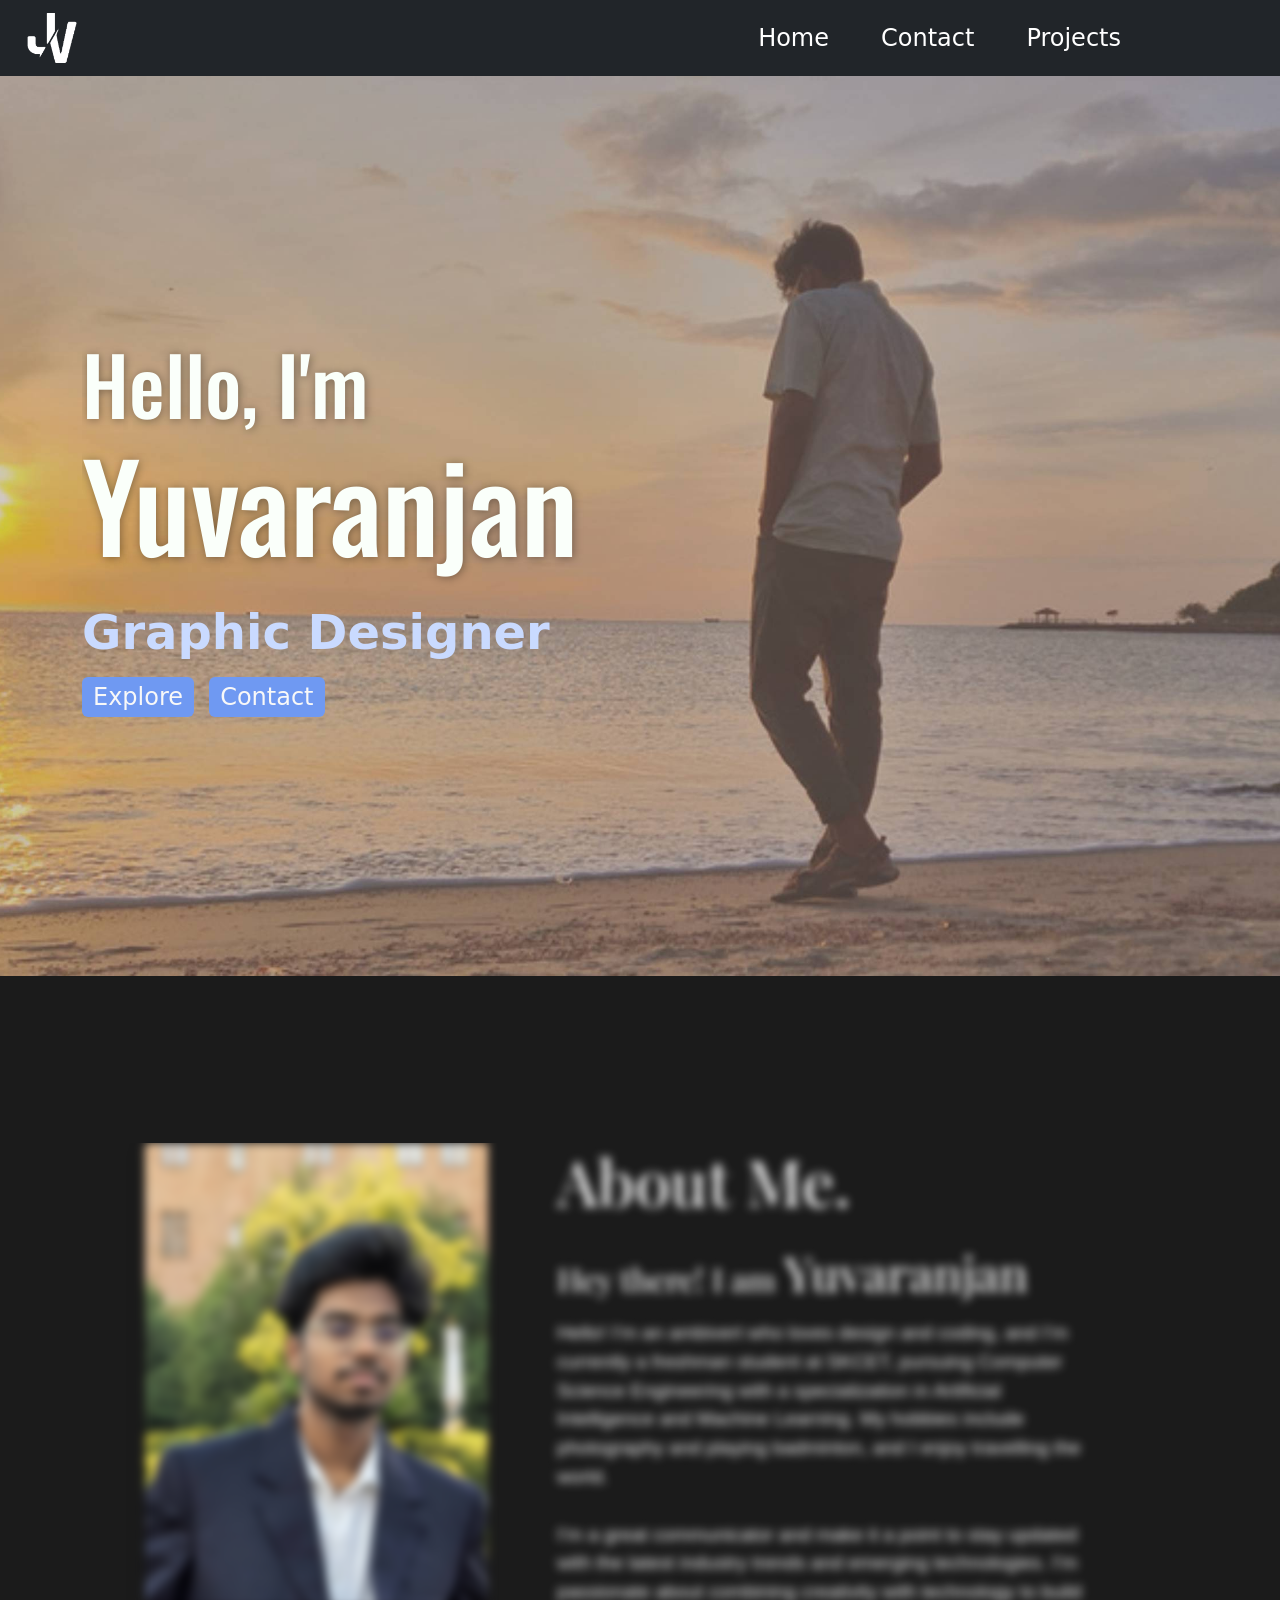
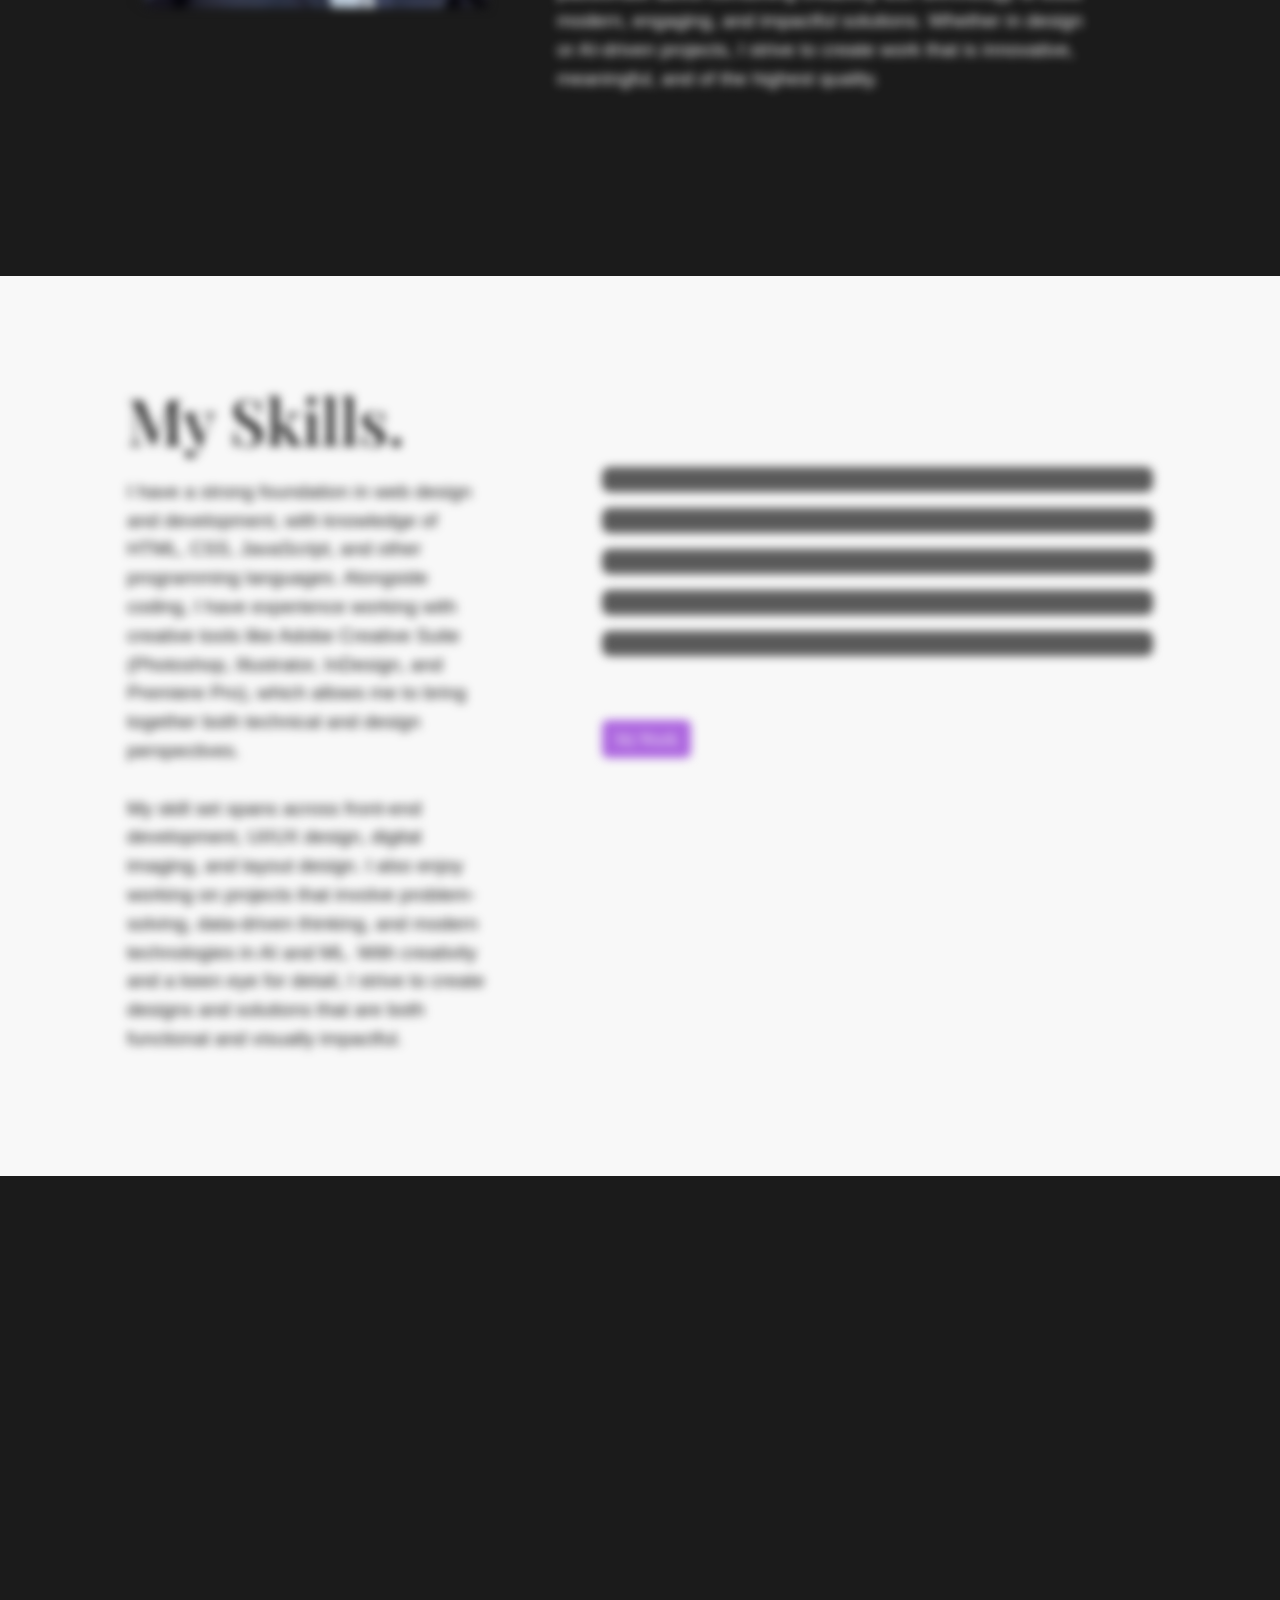
==== index.html @ 168a26cb "Initial commit Initial commit of my portfolio website" ====
<!DOCTYPE html>
<html lang="en">
<head>
  <meta charset="UTF-8">
  <meta name="viewport" content="width=device-width, initial-scale=1.0">

  <title>UV | Home</title>

  <!-- Bootstrap, CSS and JS -->
  <link href="https://cdn.jsdelivr.net/npm/bootstrap@5.2.0/dist/css/bootstrap.min.css" rel="stylesheet">
  <link href="style.css" rel="stylesheet">
  <script src="/games/pacman.js"></script>
<script src="/games/libraries/p5.js"></script>


  <!-- Google Fonts and icon -->
  <link rel="preconnect" href="https://fonts.googleapis.com">
  <link rel="preconnect" href="https://fonts.gstatic.com" crossorigin>
  <link href="https://fonts.googleapis.com/css2?family=Montserrat:ital,wght@0,100;0,200;0,300;0,400;0,500;0,600;0,700;0,800;0,900;1,100;1,200;1,300;1,400;1,500;1,600;1,700;1,800;1,900&display=swap" rel="stylesheet">
  <link rel="stylesheet" href="https://cdnjs.cloudflare.com/ajax/libs/font-awesome/5.15.2/css/all.min.css">

</head>
<body class="homepage">

 <!-- <div id="preloader"></div> Pre Loader -->


<div class="scroll-progress" id="scroll-progress"></div> <!-- Sroll Progress -->

<div class="scrollToTop-btn">  <!-- Sroll to top -->
  <i class="fas fa-angle-up"></i>
</div>

<!-- Nav Bar -->
<nav class="navbar navbar-expand-lg navbar-light bg-dark ">
  <div class="container-fluid">
    <a class=" brand" href="index.html">
      <img src="images/logo.png" alt="Logo" style="width:50px;" >
    </a>
    <div class="menu-btn" id="menu-btn"></div>
    <div class="collapse navbar-collapse  navigation" >
      <ul class="navbar-nav  me-auto mb-2 mb-lg-0 ">
        <li class="nav-item">
          <a class="nav-link" href="index.html">Home</a>
        </li>

        <li class="nav-item">
          <a class="nav-link" href="contact.html">Contact</a>
        </li>
        <li class="nav-item">
          <a class="nav-link" href="games/gamemenu.html">Projects</a>
        </li>
      </ul>
    </div>
  </div>
</nav>
<!-- ------------------ --> 


<!-- SECTION 1 -->
<section class="vertical-center sec1" > 
  <div class="container-md ">
    <div class="textbox textbox1 hidden-left">
      <h1>Hello, I'm <br><span class="uv">Yuvaranjan</span></h1>
      <div class="animated-text">
        <h3>Graphic Designer</h3>
        <h3>AI & ML Engineer</h3>
        <h3>Web Designer</h3>

      </div>
    </div>
    <a href="games\gamemenu.html" class="btn hidden-middle">Explore</a>
    <a href="contact.html" class="btn hidden-middle">Contact</a>

  </div>
</section>
<!-- ------------------ --> 


<!-- SECTION 2 -->
<section class="vertical-center sec2">
  <div class="container-md">
    <div class="row">
      <div class="col-md-5 ">
        <div class="img-box hidden-right"><img src="images/portrait2.jpg" class=" " alt="My Portrait Picture"></div>
      </div>
      <div class="col-md-7 text ">
        <h1 class="hidden-left">About Me.</h1>
        <h3 class="hidden-left">Hey there! I am <span class="uv">Yuvaranjan</span></h3>
        <p class="hidden-left">Hello! I’m an ambivert who loves design and coding, and I’m currently a freshman student at SKCET, pursuing Computer Science Engineering with a specialization in Artificial Intelligence and Machine Learning. My hobbies include photography and playing badminton, and I enjoy travelling the world.
          <br> <br> I’m a great communicator and make it a point to stay updated with the latest industry trends and emerging technologies. I’m passionate about combining creativity with technology to build modern, engaging, and impactful solutions. Whether in design or AI-driven projects, I strive to create work that is innovative, meaningful, and of the highest quality.</p>
      </div>
    </div>
  </div>  
</section>
<!-- ------------------ --> 


<!-- SECTION 3 -->    
<section class="vertical-center sec3">
  <div class="container-md">
    <div class="row">
      <div class="col-md-5 text hidden-left">
        <h1>My Skills.</h1>
        <p>I have a strong foundation in web design and development, with knowledge of HTML, CSS, JavaScript, and other programming languages. Alongside coding, I have experience working with creative tools like Adobe Creative Suite (Photoshop, Illustrator, InDesign, and Premiere Pro), which allows me to bring together both technical and design perspectives.
          <br> <br> My skill set spans across front-end development, UI/UX design, digital imaging, and layout design. I also enjoy working on projects that involve problem-solving, data-driven thinking, and modern technologies in AI and ML. With creativity and a keen eye for detail, I strive to create designs and solutions that are both functional and visually impactful.
        </p>
        
        <div class="img-box"></div>
      </div>
      <div class="col-md-7 progress-box hidden-right">
        <div class="progress my-3">
          <div class="pro-value " id="provalue1">
            <p>Graphic Designing <span class="text-white float-right ">98%</span></p>
          </div>
        </div>
        <div class="progress my-3">
          <div class="pro-value " id="provalue2" >
            <p>Web Designing <span class="text-white ">95%</span></p>
          </div>
        </div>
        <div class="progress my-3">
          <div class="pro-value " id="provalue3">
            <p>UI / UX designing <span class="text-white float-right ">96%</span></p>
          </div>
        </div>
        <div class="progress my-3">
          <div class="pro-value " id="provalue4">
            <p>Photography <span class="text-white float-right ">94%</span></p>
          </div>
        </div>
        <div class="progress my-3">
          <div class="pro-value " id="provalue5">
            <p>Content Writing <span class="text-white float-right">97%</span></p>
          </div>
        </div>
        <a href="games\gamemenu.html" class="btn mt-5">My Work</a>
      </div>
    </div>
  </div>  
</section>

<!-- ------------------ -->

<!-- SECTION 4 -->    
<section class="vertical-center sec4">
  <div class="container-md pacman hidden-middle" id="pacman">
    <h1 >Lets Play a Game</h1>
    <div class="row ">
      <div class="canvadiv" id="canvadiv" ></div>
    </div> 
    <div class="row pt-5 canva-input ">
      <div class="col-sm "> <div class="pacmancolor" id="pacmancolor"> </div> <h4>select PacMan color</h4></div>
      <div class="col-sm "> <div class="bgcolor" id="bgcolor"></div> <h4>select Background color</h4> </div>
      <div class="col-sm "> <div class="slider py-1" id="slider"></div> <h4>Set PacMan Speed</h4></div>
    </div>
    <div class="row">
      <a href="/games/gamemenu.html" class="btn mt-5">More games like this</a>
    </div>      

  </div>
</section>

<!-- ------------------ -->


 
<!---->
<script src="script.js"> </script>

<script>

</script>



</body>
</html>
---- style.css ----
@import url('https://fonts.googleapis.com/css2?family=Oswald:wght@200;300;400;500;600;700&family=Playfair+Display:ital,wght@0,400;0,500;0,600;0,700;0,800;0,900;1,400;1,500;1,600;1,700;1,800;1,900&family=Titillium+Web:ital,wght@0,300;0,400;0,600;0,700;0,900;1,300;1,400&display=swap');



/* - - - - WEBSITE - - - - */

:root {
    --white: #ffffff;
    --black: #000000;
    --dark: #1b1b1b;
    --light: #f8f8f8;
    --darkgrey: #5b5b5b;
    --mildgrey: #dbdbdb;
    --green: #84cc81;
    --darkgreen: #398c48;
    --lightgreen: #e3ffe8;
    --purple: #ad67df;
    --lightpurple: #be7eec;
    --blue: #3a6cf4;
    --navblue: #222825;
    --new: #c9daff;
    --new2: #6f99f2;



    --textlight: var(--light);
    --textdark: var(--dark);
    --bgdark: var(--dark);
    --bglight: var(--light);
    --secondary: var(--darkgreen);
    --tertiary: var(--purple);



    
  }



.vertical-center {
    min-height: 100vh;
    display: flex;
    align-items: center;
  }



#preloader {
    background: #ffffff url(images/preloader.gif) no-repeat center center;
    background-size: 50%;
    height: 100vh;
    width: 100%;
    position: fixed;
    z-index: 10000;
}

.scroll-progress {
    width: 0%;
    background-color: var(--tertiary);
    height: 7px;
    position: fixed;
    top: 0;
    left: 0;
    z-index: 99;
}

div {
    overflow: hidden;

}


/* NAVBAR */
.navbar-nav {
    padding: 0 20px;
}

.navbar {
    background-color: var(--navblue);
    color: var(--textlight);
}



nav{
    z-index: 999;
    position: fixed;
    top: 0;
    left: 0;
    width: 100%;
    padding: 15px 200px;
    display: flex;
    justify-content: space-between;
    align-items: center;
    transition: 0.5s ease;
  }

nav .brand {
    padding: 5px 5px;
    margin-left: 10px;
}

nav .navigation {
    position: absolute;
    right: 10%;
}

nav .navigation .navbar-nav{
    position: relative;

  }
  
nav .navigation a{
    color: rgb(255, 255, 255);
    font-size: 1.5em;
    font-weight: 500;
    text-decoration: none;
    margin-left: 30px;
    border: solid rgba(0, 0 ,0 , 0);
    transition: 0.3s ;
  }
  
nav .navigation a:hover{
    color: aliceblue;
    background-color: var(--new2);
    transform: scale(125%);
  }



@media (max-width: 1040px){

    nav .navigation .navbar-nav {
        margin: 0 auto;
        text-align: center;
    }
  
    nav .navigation{
      display: none;

    }
  
    nav .navigation.active{
      z-index: 888;
      position: fixed;
      background: var(--bgdark);
      top: 0;
      right: 0;
      width: 100vw;
      height: 100%;
      display: flex;
      justify-content: center;
      align-items: center;
      flex-direction: column;
      box-shadow: 0 5px 25px rgba(1 1 1 / 15%);
      transition: 0.3s ease;
    }
  
    nav .navigation a{
      color: var(--textlight);
      font-size: 2em;
      margin: 10px;
      padding: 0 20px;
      border-radius: 20px;
    }
  
    nav .navigation a:hover{
      background: var(--blue);
      color: #fff;
      transition: 0.3s ease;
    }
  
    .menu-btn{
      position: absolute;
      background: url(images/menu.png)no-repeat;
      background-size: 30px;
      background-position: center;
      width: 40px;
      height: 40px;
      right: 0;
      margin: 0 20px;
      cursor: pointer;
      transition: 0.3s ease;
    }
  
    .menu-btn.active{
      z-index: 999;
      background: url(images/close.png)no-repeat;
      background-size: 25px;
      background-position: center;
      transition: 0.3s ease;
    }
}





/* - - - - scroll to top - - - - */
.scrollToTop-btn{
    z-index: 999;
    position: fixed;
    background: var(--tertiary);
    color: #fff;
    width: 45px;
    height: 45px;
    right: 0;
    bottom: 10px;
    font-size: 22px;
    text-align: center;
    line-height: 45px;
    border-radius: 3px;
    cursor: pointer;
    pointer-events: none;
    opacity: 0;
    transition: all 0.3s ease;
  }
  
  .scrollToTop-btn.active{
    right: 20px;
    opacity: 1;
    pointer-events: auto;
  }

/* - - - - REVEAL ANIMATION - - - - */

.hidden-right {
    opacity: 0;
    filter: blur(5px);
    transform: translateX(100%);
    transition: all 0.8s;
  }

  .show-right {
    opacity: 1 ;
    filter: blur(0);
    transform: translateX(0);
  }

  .hidden-left {
    opacity: 0;
    filter: blur(5px);
    transform: translateX(-100%);
    transition: all 0.8s;
  }

  .show-left {
    opacity: 1 ;
    filter: blur(0);
    transform: translateX(0);
  }

  .hidden-middle {
    opacity: 0;
    filter: blur(5px);
    scale: 0;
    transition: all 0.8s;
  }

  .show-middle {
    opacity: 1 ;
    filter: blur(0);
    scale: 100%;
  }




/* - - - - HOME - - - - */


/*Section 1 */

.homepage .sec1 {
    height: 100vh;
    width: auto;
    background: url(images/home_bg1.jpg) center center no-repeat;
    background-size: cover;

}

.homepage .sec1 h1{
    font-size: 5em;
    color: rgb(250, 255, 250);
    text-shadow: 1px 1px 10px #0000005f;
    font-family: 'oswald', serif;

}

.uv {
    font-size: 1.5em;
}

.animated-text{
    height: 70px;
    margin: 2% 0 0 0;
    overflow: hidden;
    position: relative;
}

.animated-text h3 {
    font-size: 3em;
    color: var(--new);
    line-height: 70px;
    font-weight: 700;
}

.homepage .sec1 .btn {
    font-size: 1.5em;
    padding: 1px 10px;
    margin-right: 10px;
    margin-top: 10px;
    color: var(--textlight);
    background-color: var(--new2);
}

.animated-text h3:nth-child(1){
animation: text-move 10s infinite;
}

@keyframes text-move{
0%{
    margin-top: 0;
}
25%{
    margin-top: -80px;
}
50%{
    margin-top: -160px;
}
75%{
    margin-top: -80px;
}
100%{
    margin-top: 0;
}
}

/*Section 2 */

.homepage .sec2 {
    padding-top: 7%;
    padding-bottom: 7%;
    font-family: 'Playfair Display', serif;
    color: var(--textlight);
    background-color: var(--bgdark);
}

.homepage .sec2 h1{
    font-size: 4em;
    padding-bottom: 3%;
}
.homepage .sec2 .img-box{
    width: 80%;
    height: auto;
    margin: 0 auto;
}

.homepage .sec2 img {
    width: 100%;
    border-radius: 5px;
    margin-left: 5%; 
    box-shadow: 5px 5px 19px 0px rgba(0,0,0,0.35);
}

.homepage .sec2 .text{
    padding-right: 10%;
}

.homepage .sec2 h3{
    font-size: 2em;
    padding-bottom: 10px;
}

.homepage .sec2 p{
    font-size: 1.2em;
    font-family: Arial, Helvetica, sans-serif;
    text-align: left;
}







/*Section 3 */

.homepage .sec3 {
    padding-top: 5%;
    padding-bottom: 5%;
    font-family: 'Playfair Display', serif;
    background-color: var(--bglight);
    color: var(--textdark);
}

.homepage .sec3 h1{
    font-size: 4em;
    padding-bottom: 3%;
}

.homepage .sec3 .text{
    padding-right: 5%;
    padding-left: 5%;

}

.homepage .sec3 p{
    font-size: 1.2em;
    font-family: Arial, Helvetica, sans-serif;
    text-align: left;
}
.progress-box {
    padding: 6% 5% 10% 5%;
}
.progress {
    background-color: var(--darkgrey);
    justify-content: flex-start;
    border-radius: 8px;   ;
    align-items: center;
    position: relative; 
    display: flex;
    height: 25px;
    width: 100%;
    box-shadow: inset -1px 0px 10px 0px rgba(0,0,0,0.1);
}

.homepage .sec3 span {
    float: right;
}

.pro-value {
    border-radius: 8px;
    height: 25px;
    width: 0;
}

.pro-value1 {
    background-color: var(--tertiary);
    animation: load1 3s normal forwards;
}
.pro-value2 {
    background-color: var(--tertiary);
    animation: load2 3s normal forwards;
}
.pro-value3 {
    background-color: var(--tertiary);
    animation: load3 3s normal forwards;
}
.pro-value4 {
    background-color: var(--tertiary);
    animation: load4 3s normal forwards;
}
.pro-value5 {
    background-color: var(--tertiary);
    animation: load5 3s normal forwards;
}

.progress p{
    color: white;
    padding: 4px 4px 4px 10px;
}

.homepage .sec3 .btn {
    background-color: var(--tertiary);
    color: var(--light);
}

@keyframes load1 {
    0% {
        width: 0;
    }
    100% {
        width: 95%;
    }
}

@keyframes load2 {
    0% {
        width: 0;
    }
    100% {
        width: 90%;
    }
}
@keyframes load3 {
    0% {
        width: 0;
    }
    100% {
        width: 80%;
    }
}
@keyframes load4 {
    0% {
        width: 0;
    }
    100% {
        width: 85%;
    }
}
@keyframes load5 {
    0% {
        width: 0;
    }
    100% {
        width: 92%;
    }
}

/*Section 4 */

.pacman {
    padding-left: 5%;
    padding-right: 5%;
}

.homepage .sec4{
    background-color: var(--bgdark);
    padding: 5% 0;
    color: var(--textlight);
}


.homepage .sec4 .canvadiv {
    background-color: var(--bgdark);
    width: min-content;
    position: relative;
    margin: 0 auto;
    border: 5px solid var(--tertiary);
}
.homepage .sec4 .canva-input {
    background-color: var(--bgdark);
    width: 600px;
    position: relative;
    margin: 0 auto;
}

.homepage .sec4 h1{
    font-family: 'Playfair Display', serif;
    font-size: 4em;
    padding: 0 0 8% 0;
}

.homepage .sec4 h4{
    font-size: 1.5em;
    color: rgb(225, 225, 225);
    padding: 2% 0;
}

.pacman .btn {
    width: fit-content;
    margin: 0 auto ;
    background-color: var(--tertiary);
    font-size: 1.2em;
}


/*Media Screen */
@media (max-width: 1040px){
    .homepage .sec1 h1{
        font-size: 3em;
    }
    .animated-text h3 {
        font-size: 2.5em;
    } 

    .homepage .sec2 .img-box{
        width: 90%;
        margin: 0 auto;
    }
    .homepage .sec2 img {
        margin: 0 0 ;
    }

    .homepage .sec2 {
        padding-top: 15%;
        padding-bottom: 15%;
    }
    .homepage .sec2 .text, .homepage .sec3 .text{
        padding: 10% 10% 10% 10%;
    }
    .homepage .sec2 h1 ,.homepage  .sec3 h1 {
        font-size: 3em;
    }
    .homepage .sec2 h3{
        font-size: 1.5em;
    }
    .homepage .sec2 p, .homepage .sec3 p{
        font-size: 1em;
    }
}

/* - - - - WORK - - - - */


.sec .container-fluid {
    padding: 0 22%;
}

.workpage .sec1 , .workpage .sec3 {
    background-color: var(--bglight);
    color: var(--primary);
    padding-bottom: 5%;
}

.workpage .sec2 , .workpage .sec4 {
    background-color: var(--bgdark);
    color: var(--textlight);
    padding-bottom: 5%;
}

.workpage h1{
    font-family: 'Playfair Display', serif;
    font-size: 4em;
    margin: 0% 8% 3% 8%;
    padding-top: 5%;
}

.workpage .img-box {
    height: 100%;
    width: 100%;
    overflow: hidden;
}

.workpage img {
    width: 100%;
    height: 100%;
    transition: 0.7s;
}

.workpage div {
    overflow: hidden;
} 




/* - - - - IMAGE SLIDER - - - - */

.workpage .row {
    width: auto;
}

.img-slider{
    position: relative;
    width: 100%;
    height: 100%;

  }
  
  .img-slider .slide{
    z-index: 1;
    position: absolute;
    width: 100%;
    height: 100%;
    opacity: 0;

  }
  
  .img-slider .slide.active{
    opacity: 1;
    transition: 2s ease;
  }
  

  .img-slider .slide .info{
    position: absolute;
    top: 0;
    padding: 15px 30px;
  }
  
  .img-slider .slide .info h2{
    color: #fff;
    font-size: 45px;
    text-transform: uppercase;
    font-weight: 800;
    letter-spacing: 2px;
  }
  
  .img-slider .slide .info p{
    color: #fff;
    background: rgba(0, 0, 0, 0.1);
    font-size: 16px;
    width: 60%;
    padding: 10px;
    border-radius: 4px;
  }
  
  .img-slider .navigation{
    z-index: 2;
    position: absolute;
    display: flex;
    bottom: 0px;
    left: 50%;
    transform: translateX(-50%);
  }
  
  .img-slider .navigation .btn{
    background: #f87af6;
    width: 10px;
    height: 10px;
    padding: 5px;
    margin: 10px;
    border-radius: 20%;
    cursor: pointer;
  }
  
  .img-slider .navigation .btn.active{
    background: #26eced;
    box-shadow: 0 0 2px rgba(0, 0, 0, 0.5);
  }




  @media (max-width: 768px){

    .sec .container-fluid {
        padding: 0% 5%;
    }

    .workpage h1{
        font-size: 3em;
        margin: 13% 5% 3% 5%;
    }
    .workpage img {
        padding-top: 15px;
    }

    .img-slider{
        height: 500px;
    
      }

    
}
  

/* - - - - CONTACT - - - - */

form {
    background-color: white;
    padding: 15% 10% 16% 10%;
    height: 100%;
    box-shadow: 0 0 20px 0 rgba(0,0,0,0.4);


}

.forms{
    padding-top: 10%;
    font-size: 18pt;
    font-family: 'Playfair Display', serif;
}

.contactpage .btn {
    background-color: var(--tertiary);
    color: var(--textlight);
    font-size: 1em;
}




.info-group {
    padding-left: 20%;
    padding-right: 20%;
    margin: 10% auto;
    font-family: 'Playfair Display', serif;
    color: var(--textdark);
}

.info-group p {
    font-family: Arial, Helvetica, sans-serif;
    font-size: 1.1em;
}

.info {
    padding: 3% 0% 3% 0%;
    word-wrap: break-word;
}

.info-group span {
    color: var(--tertiary);
}




/* - - - - BLOG - - - - */

.blogpage .blog-container {
    padding: 0% 10%;
}

.blogpage h1 {
    font-family: 'Playfair Display', serif;
    font-size: 4em;
    text-align: left;
    margin: 5% 8% 3% 8%;
}


.img img {
    width: 100%;
    height: auto;
    border-radius: 10px 10px 0px 0px;
    transition: 0.3s;
}




.img :hover {
    transform: scale(112%);
    box-shadow: 0 0 20px 0 rgba(0,0,0,0.4);
    border-radius: 10px 10px 10px 10px;
    cursor: pointer;


}


.blog-text {
    background-color: #353c42;
    color: rgb(253, 253, 253);
    text-align: center;
    border-radius: 0px 0px 10px 10px;
    padding-bottom: 2%;
}



@media (max-width: 768px){
    .blogpage .container-fluid {
        padding: 0% 0%;
    }
    .blogpage .col-md {
        padding: 0% 0%;
    
    }
}

/* - - - - G A M E - M E N U- - - - */

.gamemenu {
    background-color: var(--bgdark);
}

.gamemenu .menu {
    width: 50vw;
    text-align: center;
    margin: 5% auto 0 auto;
    padding: 0% 5% 3% 5%;
    box-sizing: border-box;
}

.gamemenu h1 {
    font-size: 40pt;
    color: var(--textlight);
    margin-bottom: 10%;
    background-color: var(--secondary);
    border-radius: 25px;
}

.gamemenu p.text   {
    font-size: 20pt;
    color: #f9f6f2;
    background-color: var(--purple);
    padding: 10px 10px;
    width: fit-content;
    margin: 0 auto 5% auto;
    border-radius: 10px;
}
.gamemenu .menu a {
    display: inline-block;
    text-decoration: none;
    font-size: 20pt;
    color: #f9f6f2;
    background-color: var(--purple);
    padding: 5px 10px;
    border-radius: 10px;
}

.gamemenu .menu a:hover {
    color: #f9f6f2;
    background-color: var(--lightpurple);
}


/* - - - - 2048 - GAME - - - - */

.numbergame  {
    font-family: Arial, Helvetica, sans-serif;
    background-color: #faf8ef;
    margin: 0 0;
    overflow: hidden;
}

.numbergame .text {
    text-align: center;
    margin: 2% 5%;
}

.numbergame h1 {
    font-size: 40pt;
    color: #776e65;
    margin: 0 0 ;
}

.numbergame p {
    font-size: 20pt;
    color: #f9f6f2;
    background-color: #bbada0;
    margin: 0% auto;
    padding: 10px 2px;
    border-radius: 10px;
}

.numbergame span {
    color: white;
}

.numbergame .buttons a {
    text-decoration: none;
    font-size: 20pt;
    font-weight: 500;
    color: #f9f6f2;
    background-color: #8f7a66;
    margin: 5% auto;
    padding: 10px 10%;
    border-radius: 10px;
    display: inline;
}

.numbergame .main {
    position: absolute;
    top: 50%;
    left: 50%;
    transform: translate(-50%, -51%);
}
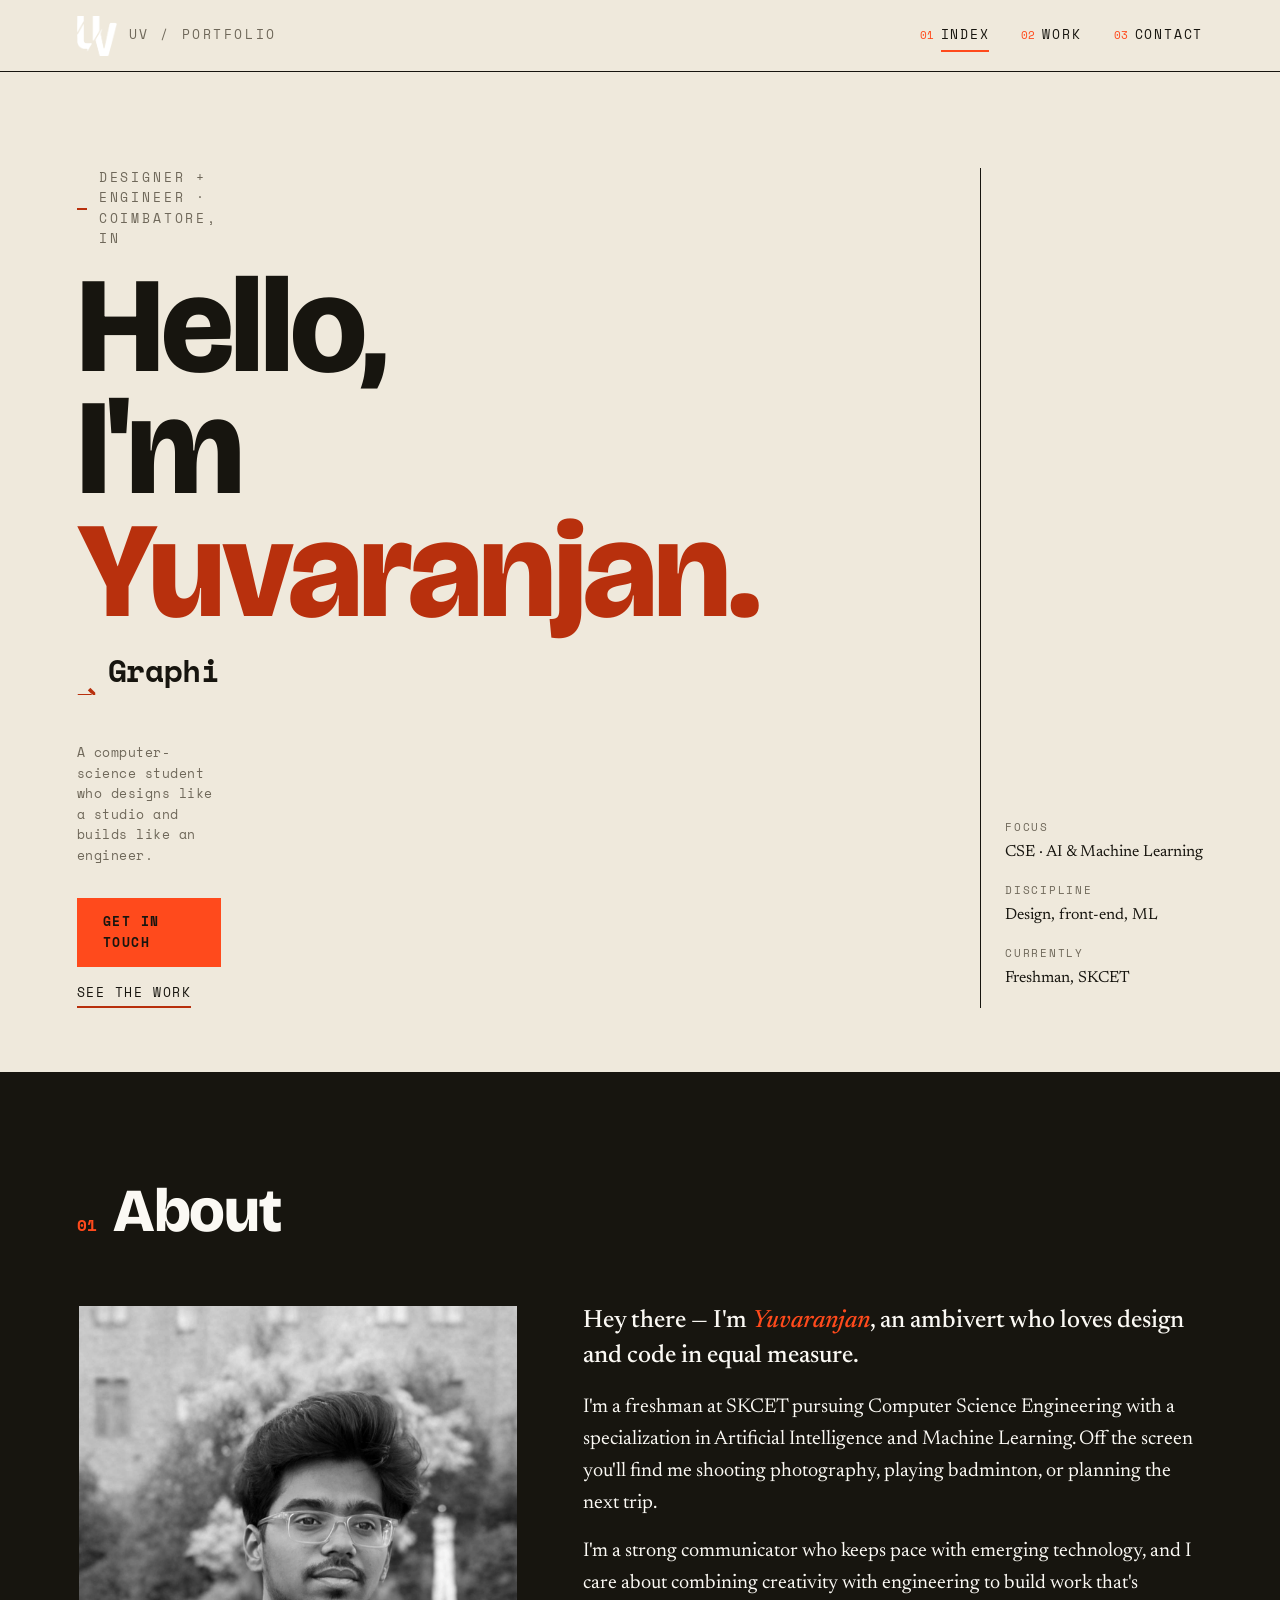
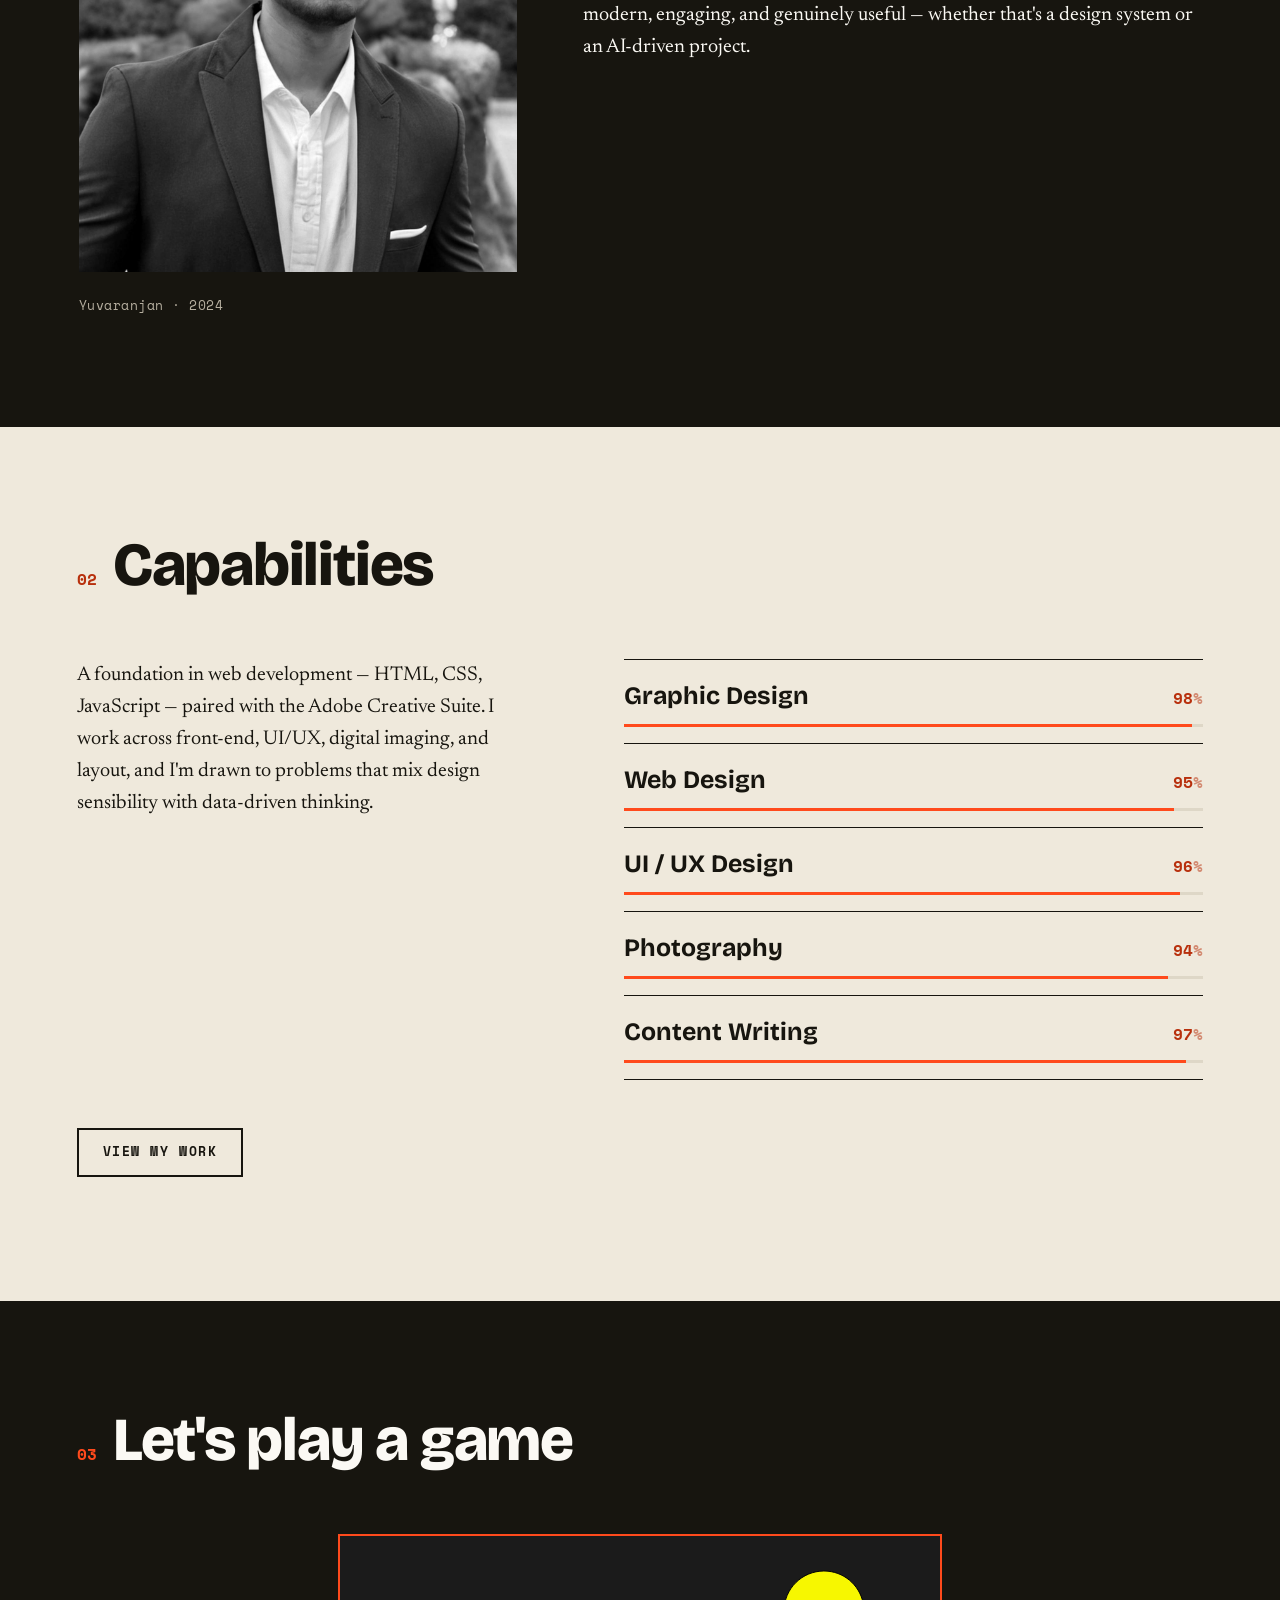
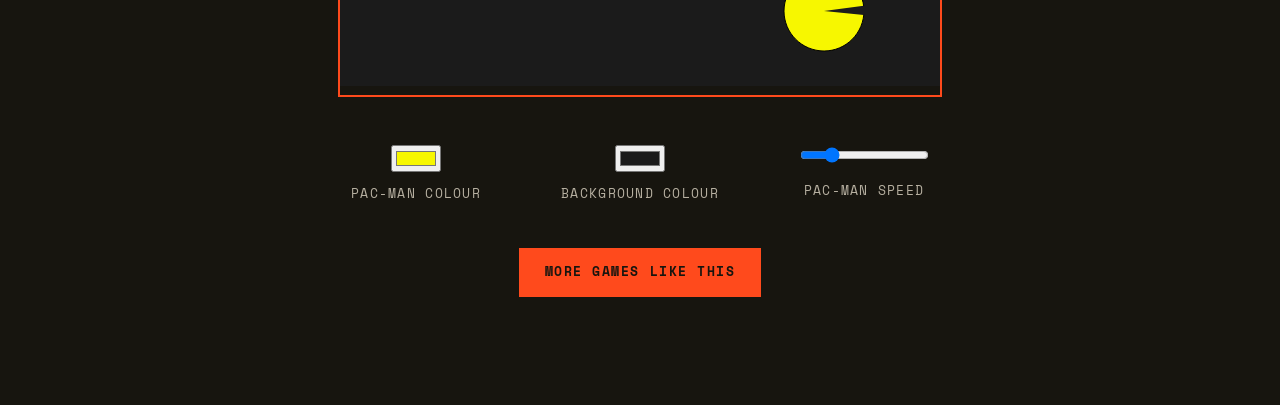
==== commit 85901301: "Redesign UI with "Ink & Signal" editorial design system Replace the ad-hoc, multi-font, four-accent " ====
--- a/index.html
+++ b/index.html
@@ -1,178 +1,166 @@
 <!DOCTYPE html>
-<html lang="en">
+<html lang="en" class="no-js">
 <head>
   <meta charset="UTF-8">
   <meta name="viewport" content="width=device-width, initial-scale=1.0">
+  <title>Yuvaranjan — Designer &amp; AI/ML Engineer</title>
+  <meta name="description" content="Portfolio of Yuvaranjan — graphic designer, web designer, and AI &amp; ML engineer.">
 
-  <title>UV | Home</title>
+  <link href="style.css" rel="stylesheet">
 
-  <!-- Bootstrap, CSS and JS -->
-  <link href="https://cdn.jsdelivr.net/npm/bootstrap@5.2.0/dist/css/bootstrap.min.css" rel="stylesheet">
-  <link href="style.css" rel="stylesheet">
-  <script src="/games/pacman.js"></script>
-<script src="/games/libraries/p5.js"></script>
+  <!-- p5 + game demo -->
+  <script src="/games/libraries/p5.js" defer></script>
+  <script src="/games/pacman.js" defer></script>
 
-
-  <!-- Google Fonts and icon -->
+  <!-- Type system: Bricolage Grotesque (display) · Newsreader (text) · Space Mono (meta) -->
   <link rel="preconnect" href="https://fonts.googleapis.com">
   <link rel="preconnect" href="https://fonts.gstatic.com" crossorigin>
-  <link href="https://fonts.googleapis.com/css2?family=Montserrat:ital,wght@0,100;0,200;0,300;0,400;0,500;0,600;0,700;0,800;0,900;1,100;1,200;1,300;1,400;1,500;1,600;1,700;1,800;1,900&display=swap" rel="stylesheet">
-  <link rel="stylesheet" href="https://cdnjs.cloudflare.com/ajax/libs/font-awesome/5.15.2/css/all.min.css">
-
+  <link href="https://fonts.googleapis.com/css2?family=Bricolage+Grotesque:opsz,wght@12..96,400..800&family=Newsreader:ital,opsz,wght@0,6..72,400..600;1,6..72,400..500&family=Space+Mono:wght@400;700&display=swap" rel="stylesheet">
 </head>
 <body class="homepage">
 
- <!-- <div id="preloader"></div> Pre Loader -->
+  <a class="skip-link" href="#main">Skip to content</a>
 
+  <div class="scroll-progress" id="scroll-progress"></div>
+  <button class="scrollToTop-btn" aria-label="Back to top">↑</button>
 
-<div class="scroll-progress" id="scroll-progress"></div> <!-- Sroll Progress -->
+  <!-- HEADER -->
+  <header class="site-header">
+    <div class="site-header__inner wrap">
+      <a class="brand" href="index.html" aria-label="Yuvaranjan — home">
+        <img src="images/logo.png" alt="">
+        <span class="brand__mark">UV / Portfolio</span>
+      </a>
+      <nav class="navigation" id="primary-nav" aria-label="Primary">
+        <ul>
+          <li><a href="index.html" aria-current="page">Index</a></li>
+          <li><a href="games/gamemenu.html">Work</a></li>
+          <li><a href="contact.html">Contact</a></li>
+        </ul>
+      </nav>
+      <button class="menu-btn" id="menu-btn" aria-label="Toggle menu" aria-expanded="false" aria-controls="primary-nav"></button>
+    </div>
+  </header>
 
-<div class="scrollToTop-btn">  <!-- Sroll to top -->
-  <i class="fas fa-angle-up"></i>
-</div>
+  <main id="main">
 
-<!-- Nav Bar -->
-<nav class="navbar navbar-expand-lg navbar-light bg-dark ">
-  <div class="container-fluid">
-    <a class=" brand" href="index.html">
-      <img src="images/logo.png" alt="Logo" style="width:50px;" >
-    </a>
-    <div class="menu-btn" id="menu-btn"></div>
-    <div class="collapse navbar-collapse  navigation" >
-      <ul class="navbar-nav  me-auto mb-2 mb-lg-0 ">
-        <li class="nav-item">
-          <a class="nav-link" href="index.html">Home</a>
-        </li>
+    <!-- HERO -->
+    <section class="hero wrap">
+      <div class="hero__lead">
+        <p class="kicker">Designer + Engineer · Coimbatore, IN</p>
+        <h1 class="hero__title">Hello, I'm<span class="accent">Yuvaranjan.</span></h1>
+        <div class="hero__roles" aria-hidden="true">
+          <ul>
+            <li>Graphic Designer</li>
+            <li>AI &amp; ML Engineer</li>
+            <li>Web Designer</li>
+            <li>Graphic Designer</li>
+          </ul>
+        </div>
+        <p class="caption" style="max-width:44ch;margin-bottom:var(--space-6)">
+          A computer-science student who designs like a studio and builds like an engineer.
+        </p>
+        <div class="hero__actions">
+          <a href="contact.html" class="btn btn--primary">Get in touch</a>
+          <a href="games/gamemenu.html" class="link">See the work</a>
+        </div>
+      </div>
+      <aside class="hero__meta">
+        <dl>
+          <dt>Focus</dt><dd>CSE · AI &amp; Machine Learning</dd>
+          <dt>Discipline</dt><dd>Design, front-end, ML</dd>
+          <dt>Currently</dt><dd>Freshman, SKCET</dd>
+        </dl>
+      </aside>
+    </section>
 
-        <li class="nav-item">
-          <a class="nav-link" href="contact.html">Contact</a>
-        </li>
-        <li class="nav-item">
-          <a class="nav-link" href="games/gamemenu.html">Projects</a>
-        </li>
-      </ul>
-    </div>
-  </div>
-</nav>
-<!-- ------------------ --> 
-
-
-<!-- SECTION 1 -->
-<section class="vertical-center sec1" > 
-  <div class="container-md ">
-    <div class="textbox textbox1 hidden-left">
-      <h1>Hello, I'm <br><span class="uv">Yuvaranjan</span></h1>
-      <div class="animated-text">
-        <h3>Graphic Designer</h3>
-        <h3>AI & ML Engineer</h3>
-        <h3>Web Designer</h3>
-
-      </div>
-    </div>
-    <a href="games\gamemenu.html" class="btn hidden-middle">Explore</a>
-    <a href="contact.html" class="btn hidden-middle">Contact</a>
-
-  </div>
-</section>
-<!-- ------------------ --> 
-
-
-<!-- SECTION 2 -->
-<section class="vertical-center sec2">
-  <div class="container-md">
-    <div class="row">
-      <div class="col-md-5 ">
-        <div class="img-box hidden-right"><img src="images/portrait2.jpg" class=" " alt="My Portrait Picture"></div>
-      </div>
-      <div class="col-md-7 text ">
-        <h1 class="hidden-left">About Me.</h1>
-        <h3 class="hidden-left">Hey there! I am <span class="uv">Yuvaranjan</span></h3>
-        <p class="hidden-left">Hello! I’m an ambivert who loves design and coding, and I’m currently a freshman student at SKCET, pursuing Computer Science Engineering with a specialization in Artificial Intelligence and Machine Learning. My hobbies include photography and playing badminton, and I enjoy travelling the world.
-          <br> <br> I’m a great communicator and make it a point to stay updated with the latest industry trends and emerging technologies. I’m passionate about combining creativity with technology to build modern, engaging, and impactful solutions. Whether in design or AI-driven projects, I strive to create work that is innovative, meaningful, and of the highest quality.</p>
-      </div>
-    </div>
-  </div>  
-</section>
-<!-- ------------------ --> 
-
-
-<!-- SECTION 3 -->    
-<section class="vertical-center sec3">
-  <div class="container-md">
-    <div class="row">
-      <div class="col-md-5 text hidden-left">
-        <h1>My Skills.</h1>
-        <p>I have a strong foundation in web design and development, with knowledge of HTML, CSS, JavaScript, and other programming languages. Alongside coding, I have experience working with creative tools like Adobe Creative Suite (Photoshop, Illustrator, InDesign, and Premiere Pro), which allows me to bring together both technical and design perspectives.
-          <br> <br> My skill set spans across front-end development, UI/UX design, digital imaging, and layout design. I also enjoy working on projects that involve problem-solving, data-driven thinking, and modern technologies in AI and ML. With creativity and a keen eye for detail, I strive to create designs and solutions that are both functional and visually impactful.
-        </p>
-        
-        <div class="img-box"></div>
-      </div>
-      <div class="col-md-7 progress-box hidden-right">
-        <div class="progress my-3">
-          <div class="pro-value " id="provalue1">
-            <p>Graphic Designing <span class="text-white float-right ">98%</span></p>
+    <!-- ABOUT -->
+    <section class="section section--ink" id="about">
+      <div class="wrap">
+        <div class="section-head reveal">
+          <span class="section-head__index">01</span>
+          <h2 class="section-head__title">About</h2>
+        </div>
+        <div class="about__grid">
+          <figure class="about__portrait reveal reveal--left" style="margin:0">
+            <img src="images/portrait2.jpg" alt="Portrait of Yuvaranjan">
+            <figcaption class="about__caption caption">Yuvaranjan · 2024</figcaption>
+          </figure>
+          <div class="about__body reveal reveal--right" data-delay="1">
+            <p class="lede">Hey there — I'm <span class="name">Yuvaranjan</span>, an ambivert who loves design and code in equal measure.</p>
+            <p>I'm a freshman at SKCET pursuing Computer Science Engineering with a specialization in Artificial Intelligence and Machine Learning. Off the screen you'll find me shooting photography, playing badminton, or planning the next trip.</p>
+            <p>I'm a strong communicator who keeps pace with emerging technology, and I care about combining creativity with engineering to build work that's modern, engaging, and genuinely useful — whether that's a design system or an AI-driven project.</p>
           </div>
         </div>
-        <div class="progress my-3">
-          <div class="pro-value " id="provalue2" >
-            <p>Web Designing <span class="text-white ">95%</span></p>
+      </div>
+    </section>
+
+    <!-- SKILLS -->
+    <section class="section" id="skills">
+      <div class="wrap">
+        <div class="section-head reveal">
+          <span class="section-head__index">02</span>
+          <h2 class="section-head__title">Capabilities</h2>
+        </div>
+        <div class="skills__grid">
+          <div class="skills__intro reveal reveal--left">
+            <p>A foundation in web development — HTML, CSS, JavaScript — paired with the Adobe Creative Suite. I work across front-end, UI/UX, digital imaging, and layout, and I'm drawn to problems that mix design sensibility with data-driven thinking.</p>
           </div>
+          <ul class="skills__list reveal reveal--right" data-delay="1">
+            <li class="meter" style="--pct:98%">
+              <span class="meter__label">Graphic Design</span>
+              <span class="meter__value">98</span>
+              <span class="meter__track"><span class="meter__fill"></span></span>
+            </li>
+            <li class="meter" style="--pct:95%">
+              <span class="meter__label">Web Design</span>
+              <span class="meter__value">95</span>
+              <span class="meter__track"><span class="meter__fill"></span></span>
+            </li>
+            <li class="meter" style="--pct:96%">
+              <span class="meter__label">UI / UX Design</span>
+              <span class="meter__value">96</span>
+              <span class="meter__track"><span class="meter__fill"></span></span>
+            </li>
+            <li class="meter" style="--pct:94%">
+              <span class="meter__label">Photography</span>
+              <span class="meter__value">94</span>
+              <span class="meter__track"><span class="meter__fill"></span></span>
+            </li>
+            <li class="meter" style="--pct:97%">
+              <span class="meter__label">Content Writing</span>
+              <span class="meter__value">97</span>
+              <span class="meter__track"><span class="meter__fill"></span></span>
+            </li>
+          </ul>
         </div>
-        <div class="progress my-3">
-          <div class="pro-value " id="provalue3">
-            <p>UI / UX designing <span class="text-white float-right ">96%</span></p>
+        <p style="margin-top:var(--space-7)">
+          <a href="games/gamemenu.html" class="btn">View my work</a>
+        </p>
+      </div>
+    </section>
+
+    <!-- PLAY / PROJECTS -->
+    <section class="section section--ink" id="play">
+      <div class="wrap">
+        <div class="section-head reveal">
+          <span class="section-head__index">03</span>
+          <h2 class="section-head__title">Let's play a game</h2>
+        </div>
+        <div class="play__grid reveal" id="pacman">
+          <div class="play__canvas" id="canvadiv"></div>
+          <div class="play__controls">
+            <div class="ctrl"><div id="pacmancolor"></div><h4>Pac-Man colour</h4></div>
+            <div class="ctrl"><div id="bgcolor"></div><h4>Background colour</h4></div>
+            <div class="ctrl"><div class="slider" id="slider"></div><h4>Pac-Man speed</h4></div>
           </div>
+          <a href="/games/gamemenu.html" class="btn btn--primary">More games like this</a>
         </div>
-        <div class="progress my-3">
-          <div class="pro-value " id="provalue4">
-            <p>Photography <span class="text-white float-right ">94%</span></p>
-          </div>
-        </div>
-        <div class="progress my-3">
-          <div class="pro-value " id="provalue5">
-            <p>Content Writing <span class="text-white float-right">97%</span></p>
-          </div>
-        </div>
-        <a href="games\gamemenu.html" class="btn mt-5">My Work</a>
       </div>
-    </div>
-  </div>  
-</section>
+    </section>
 
-<!-- ------------------ -->
+  </main>
 
-<!-- SECTION 4 -->    
-<section class="vertical-center sec4">
-  <div class="container-md pacman hidden-middle" id="pacman">
-    <h1 >Lets Play a Game</h1>
-    <div class="row ">
-      <div class="canvadiv" id="canvadiv" ></div>
-    </div> 
-    <div class="row pt-5 canva-input ">
-      <div class="col-sm "> <div class="pacmancolor" id="pacmancolor"> </div> <h4>select PacMan color</h4></div>
-      <div class="col-sm "> <div class="bgcolor" id="bgcolor"></div> <h4>select Background color</h4> </div>
-      <div class="col-sm "> <div class="slider py-1" id="slider"></div> <h4>Set PacMan Speed</h4></div>
-    </div>
-    <div class="row">
-      <a href="/games/gamemenu.html" class="btn mt-5">More games like this</a>
-    </div>      
-
-  </div>
-</section>
-
-<!-- ------------------ -->
-
-
- 
-<!---->
-<script src="script.js"> </script>
-
-<script>
-
-</script>
-
-
-
+  <script src="script.js"></script>
 </body>
-</html>+</html>
--- a/style.css
+++ b/style.css
@@ -1,942 +1,745 @@
-@import url('https://fonts.googleapis.com/css2?family=Oswald:wght@200;300;400;500;600;700&family=Playfair+Display:ital,wght@0,400;0,500;0,600;0,700;0,800;0,900;1,400;1,500;1,600;1,700;1,800;1,900&family=Titillium+Web:ital,wght@0,300;0,400;0,600;0,700;0,900;1,300;1,400&display=swap');
-
-
-
-/* - - - - WEBSITE - - - - */
-
+/* ============================================================
+   INK & SIGNAL — a Swiss-editorial system for yuvaranjan.dev
+   Warm newsprint paper · structural ink · one high-voltage accent.
+   No shadows, no gradients, no rounded softness. Hierarchy comes
+   from scale, weight, and hairline rules.
+   ============================================================ */
+
+/* ---- 1. DESIGN TOKENS ------------------------------------ */
 :root {
-    --white: #ffffff;
-    --black: #000000;
-    --dark: #1b1b1b;
-    --light: #f8f8f8;
-    --darkgrey: #5b5b5b;
-    --mildgrey: #dbdbdb;
-    --green: #84cc81;
-    --darkgreen: #398c48;
-    --lightgreen: #e3ffe8;
-    --purple: #ad67df;
-    --lightpurple: #be7eec;
-    --blue: #3a6cf4;
-    --navblue: #222825;
-    --new: #c9daff;
-    --new2: #6f99f2;
-
-
-
-    --textlight: var(--light);
-    --textdark: var(--dark);
-    --bgdark: var(--dark);
-    --bglight: var(--light);
-    --secondary: var(--darkgreen);
-    --tertiary: var(--purple);
-
-
-
-    
+  /* Core palette */
+  --ink:        #17150f;   /* warm near-black — text, rules, dark panels */
+  --paper:      #efe9dc;   /* warm newsprint — default ground */
+  --paper-dim:  #ded7c7;   /* input fills, subtle zebra */
+  --signal:     #ff4a1c;   /* vermilion — the single accent */
+  --signal-ink: #b8300d;   /* darkened signal for text-on-paper — 5.0:1 on paper (AA) */
+  --muted:      #6f685a;   /* secondary text on paper */
+  --cream:      #fbf9f4;   /* text on ink panels */
+  --cream-dim:  #b6afa0;   /* secondary text on ink */
+
+  /* Semantic (flip on .section--ink) */
+  --bg:   var(--paper);
+  --fg:   var(--ink);
+  --dim:  var(--muted);
+  --rule: var(--ink);
+  --accent: var(--signal-ink);
+
+  /* Type families */
+  --font-display: "Bricolage Grotesque", "Arial Narrow", system-ui, sans-serif;
+  --font-text:    "Newsreader", Georgia, "Times New Roman", serif;
+  --font-mono:    "Space Mono", ui-monospace, "SFMono-Regular", monospace;
+
+  /* Type scale — 1.25 major third */
+  --step--1: 0.8rem;
+  --step-0:  1rem;
+  --step-1:  1.25rem;
+  --step-2:  1.563rem;
+  --step-3:  1.953rem;
+  --step-4:  2.441rem;
+  --step-5:  3.052rem;
+  --step-6:  3.815rem;
+  --display: clamp(3rem, 11vw, 8.5rem);
+
+  /* Spacing — 8px base */
+  --space-1: 0.25rem;
+  --space-2: 0.5rem;
+  --space-3: 0.75rem;
+  --space-4: 1rem;
+  --space-5: 1.5rem;
+  --space-6: 2rem;
+  --space-7: 3rem;
+  --space-8: 4rem;
+  --space-9: 6rem;
+  --space-10: 8rem;
+  --space-11: 10rem;
+
+  /* Layout */
+  --maxw:        1320px;
+  --measure:     60ch;
+  --page-margin: clamp(1.25rem, 6vw, 6rem);
+  --header-h:    4.5rem;
+  --gutter:      var(--space-6);
+
+  /* Lines & motion */
+  --rule-hair: 1px solid var(--rule);
+  --rule-bold: 2px solid var(--rule);
+  --focus-ring: 3px solid var(--signal);
+  --ease: cubic-bezier(0.22, 0.61, 0.24, 1);
+  --dur:  0.6s;
+}
+
+/* ---- 2. RESET & BASE ------------------------------------- */
+*, *::before, *::after { box-sizing: border-box; }
+
+html {
+  -webkit-text-size-adjust: 100%;
+  scroll-behavior: smooth;
+  scroll-padding-top: calc(var(--header-h) + var(--space-6));
+}
+
+body {
+  margin: 0;
+  padding-top: var(--header-h);
+  background: var(--bg);
+  color: var(--fg);
+  font-family: var(--font-text);
+  font-size: var(--step-0);
+  line-height: 1.6;
+  font-weight: 400;
+  -webkit-font-smoothing: antialiased;
+  text-rendering: optimizeLegibility;
+}
+
+img { max-width: 100%; display: block; }
+
+a { color: inherit; }
+
+h1, h2, h3, h4 {
+  font-family: var(--font-display);
+  font-weight: 800;
+  line-height: 0.98;
+  letter-spacing: -0.02em;
+  margin: 0;
+}
+
+p { margin: 0 0 var(--space-4); }
+
+::selection { background: var(--signal); color: var(--cream); }
+
+:focus-visible {
+  outline: var(--focus-ring);
+  outline-offset: 3px;
+}
+
+.skip-link {
+  position: absolute;
+  left: var(--space-4);
+  top: -4rem;
+  z-index: 2000;
+  background: var(--ink);
+  color: var(--cream);
+  padding: var(--space-2) var(--space-4);
+  font-family: var(--font-mono);
+  font-size: var(--step--1);
+  text-transform: uppercase;
+  letter-spacing: 0.08em;
+  text-decoration: none;
+  transition: top 0.2s var(--ease);
+}
+.skip-link:focus { top: var(--space-3); }
+
+/* ---- 3. LAYOUT PRIMITIVES -------------------------------- */
+.wrap {
+  width: 100%;
+  max-width: var(--maxw);
+  margin-inline: auto;
+  padding-inline: var(--page-margin);
+}
+
+.section {
+  padding-block: clamp(var(--space-8), 12vh, var(--space-11));
+  border-top: var(--rule-hair);
+}
+
+.section--ink {
+  --bg: var(--ink);
+  --fg: var(--cream);
+  --dim: var(--cream-dim);
+  --rule: var(--paper);
+  --accent: var(--signal);
+  background: var(--ink);
+  color: var(--cream);
+  border-top-color: var(--ink);
+}
+
+/* Editorial section header: index number + label hanging left */
+.section-head {
+  display: grid;
+  grid-template-columns: auto 1fr;
+  gap: var(--space-4);
+  align-items: baseline;
+  margin-bottom: var(--space-8);
+}
+.section-head__index {
+  font-family: var(--font-mono);
+  font-size: var(--step-0);
+  color: var(--accent);
+  font-weight: 700;
+}
+.section-head__title {
+  font-size: clamp(var(--step-4), 7vw, var(--step-6));
+}
+
+/* ---- 4. COMPONENTS --------------------------------------- */
+
+/* Kicker — mono eyebrow label */
+.kicker {
+  font-family: var(--font-mono);
+  font-size: var(--step--1);
+  text-transform: uppercase;
+  letter-spacing: 0.22em;
+  color: var(--dim);
+  margin: 0 0 var(--space-4);
+  display: flex;
+  align-items: center;
+  gap: var(--space-3);
+}
+.kicker::before {
+  content: "";
+  width: var(--space-6);
+  height: 2px;
+  background: var(--accent);
+}
+
+/* Buttons */
+.btn {
+  --btn-bg: transparent;
+  --btn-fg: var(--fg);
+  --btn-bd: var(--fg);
+  display: inline-flex;
+  align-items: center;
+  gap: var(--space-2);
+  font-family: var(--font-mono);
+  font-size: var(--step--1);
+  font-weight: 700;
+  text-transform: uppercase;
+  letter-spacing: 0.12em;
+  text-decoration: none;
+  padding: var(--space-3) var(--space-5);
+  background: var(--btn-bg);
+  color: var(--btn-fg);
+  border: 2px solid var(--btn-bd);
+  cursor: pointer;
+  transition: background 0.25s var(--ease), color 0.25s var(--ease),
+              transform 0.15s var(--ease);
+}
+.btn:hover,
+.btn:focus-visible { background: var(--fg); color: var(--bg); }
+.btn:active { transform: translateY(1px); }
+
+.btn--primary {
+  --btn-bg: var(--signal);
+  --btn-fg: var(--ink);
+  --btn-bd: var(--signal);
+}
+.btn--primary:hover,
+.btn--primary:focus-visible {
+  background: var(--ink);
+  color: var(--cream);
+  border-color: var(--ink);
+}
+.section--ink .btn--primary:hover,
+.section--ink .btn--primary:focus-visible {
+  background: var(--cream);
+  color: var(--ink);
+  border-color: var(--cream);
+}
+
+/* Text link with animated underline */
+.link {
+  font-family: var(--font-mono);
+  font-size: var(--step--1);
+  text-transform: uppercase;
+  letter-spacing: 0.12em;
+  text-decoration: none;
+  color: var(--fg);
+  border-bottom: 2px solid var(--accent);
+  padding-bottom: 2px;
+  transition: color 0.2s var(--ease);
+}
+.link:hover { color: var(--accent); }
+
+.caption {
+  font-family: var(--font-mono);
+  font-size: var(--step--1);
+  color: var(--dim);
+  letter-spacing: 0.04em;
+}
+
+/* Reveal-on-scroll — content is fully visible without JS.
+   Only when <html class="js"> do we hide-then-reveal. */
+.js .reveal {
+  opacity: 0;
+  transform: translateY(14px);
+  transition: opacity var(--dur) var(--ease), transform var(--dur) var(--ease);
+}
+.js .reveal--left  { transform: translateX(-24px); }
+.js .reveal--right { transform: translateX(24px); }
+.js .reveal.is-visible { opacity: 1; transform: none; }
+/* stagger children */
+.js .reveal[data-delay="1"] { transition-delay: 0.08s; }
+.js .reveal[data-delay="2"] { transition-delay: 0.16s; }
+.js .reveal[data-delay="3"] { transition-delay: 0.24s; }
+
+/* ---- 5. SITE HEADER / NAV -------------------------------- */
+.site-header {
+  position: fixed;
+  inset: 0 0 auto 0;
+  height: var(--header-h);
+  z-index: 900;
+  background: var(--paper);
+  border-bottom: var(--rule-hair);
+}
+.site-header__inner {
+  height: 100%;
+  display: flex;
+  align-items: center;
+  justify-content: space-between;
+}
+.brand {
+  display: inline-flex;
+  align-items: center;
+  gap: var(--space-3);
+  text-decoration: none;
+}
+.brand img { width: 40px; height: auto; }
+.brand__mark {
+  font-family: var(--font-mono);
+  font-size: var(--step--1);
+  letter-spacing: 0.2em;
+  text-transform: uppercase;
+  color: var(--muted);
+}
+
+.navigation ul {
+  list-style: none;
+  display: flex;
+  gap: var(--space-6);
+  margin: 0;
+  padding: 0;
+}
+.navigation a {
+  font-family: var(--font-mono);
+  font-size: var(--step--1);
+  text-transform: uppercase;
+  letter-spacing: 0.14em;
+  text-decoration: none;
+  color: var(--ink);
+  padding: var(--space-2) 0;
+  position: relative;
+}
+.navigation a::after {
+  content: "";
+  position: absolute;
+  left: 0; bottom: 0;
+  width: 100%; height: 2px;
+  background: var(--signal);
+  transform: scaleX(0);
+  transform-origin: left;
+  transition: transform 0.25s var(--ease);
+}
+.navigation a:hover::after,
+.navigation a:focus-visible::after,
+.navigation a[aria-current="page"]::after { transform: scaleX(1); }
+.navigation li::before {
+  content: counter(nav, decimal-leading-zero) " ";
+  counter-increment: nav;
+  color: var(--signal);
+  font-family: var(--font-mono);
+  font-size: 0.7rem;
+}
+.navigation ul { counter-reset: nav; }
+
+/* Hamburger */
+.menu-btn {
+  display: none;
+  width: 42px; height: 42px;
+  border: 2px solid var(--ink);
+  background: transparent;
+  cursor: pointer;
+  position: relative;
+  padding: 0;
+}
+.menu-btn::before,
+.menu-btn::after {
+  content: "";
+  position: absolute;
+  left: 9px; right: 9px; height: 2px;
+  background: var(--ink);
+  transition: transform 0.25s var(--ease), opacity 0.2s var(--ease);
+}
+.menu-btn::before { top: 15px; }
+.menu-btn::after  { bottom: 15px; }
+.menu-btn.active::before { transform: translateY(5px) rotate(45deg); }
+.menu-btn.active::after  { transform: translateY(-5px) rotate(-45deg); }
+
+/* ---- 6. HOME --------------------------------------------- */
+
+/* Hero — typographic cover */
+.hero {
+  min-height: calc(100svh - var(--header-h));
+  display: grid;
+  grid-template-columns: 1fr auto;
+  align-items: end;
+  gap: var(--space-8);
+  padding-block: var(--space-9) var(--space-8);
+  border-top: none;
+}
+.hero__lead { max-width: 16ch; }
+.hero__title {
+  font-size: var(--display);
+  line-height: 0.9;
+}
+.hero__title .accent {
+  display: block;
+  color: var(--signal-ink);
+}
+.hero__roles {
+  height: 2.4em;
+  overflow: hidden;
+  margin: var(--space-5) 0 var(--space-7);
+}
+.hero__roles ul {
+  list-style: none;
+  margin: 0; padding: 0;
+  animation: roll 9s var(--ease) infinite;
+}
+.hero__roles li {
+  height: 2.4em;
+  display: flex;
+  align-items: center;
+  font-family: var(--font-mono);
+  font-size: clamp(var(--step-1), 3vw, var(--step-3));
+  font-weight: 700;
+  color: var(--fg);
+  letter-spacing: -0.01em;
+}
+.hero__roles li::before { content: "→ "; color: var(--signal-ink); margin-right: var(--space-3); }
+@keyframes roll {
+  0%, 22%   { transform: translateY(0); }
+  33%, 55%  { transform: translateY(-2.4em); }
+  66%, 88%  { transform: translateY(-4.8em); }
+  100%      { transform: translateY(-7.2em); } /* dup of first via 4th li */
+}
+.hero__actions { display: flex; flex-wrap: wrap; gap: var(--space-4); align-items: center; }
+
+/* Hero masthead metadata (right rail) */
+.hero__meta {
+  border-left: var(--rule-hair);
+  padding-left: var(--space-5);
+  align-self: stretch;
+  display: flex;
+  flex-direction: column;
+  justify-content: flex-end;
+  gap: var(--space-5);
+  min-width: 12rem;
+}
+.hero__meta dl { margin: 0; }
+.hero__meta dt {
+  font-family: var(--font-mono);
+  font-size: 0.68rem;
+  text-transform: uppercase;
+  letter-spacing: 0.16em;
+  color: var(--muted);
+  margin-bottom: var(--space-1);
+}
+.hero__meta dd { margin: 0 0 var(--space-4); font-size: var(--step-0); }
+
+/* About */
+.about__grid {
+  display: grid;
+  grid-template-columns: minmax(280px, 1fr) minmax(0, 1.4fr);
+  gap: clamp(var(--space-6), 5vw, var(--space-9));
+  align-items: start;
+}
+.about__portrait {
+  position: relative;
+  border: var(--rule-bold);
+}
+.about__portrait img { width: 100%; filter: grayscale(1) contrast(1.05); }
+.about__portrait::after {
+  content: "";
+  position: absolute;
+  inset: var(--space-4) calc(-1 * var(--space-4)) calc(-1 * var(--space-4)) var(--space-4);
+  border: var(--rule-bold);
+  border-color: var(--signal);
+  z-index: -1;
+}
+.about__caption { margin-top: var(--space-5); }
+.about__body {
+  font-size: var(--step-1);
+  max-width: var(--measure);
+}
+.about__body .lede {
+  font-size: var(--step-2);
+  line-height: 1.4;
+  font-weight: 500;
+}
+.about__body .name { color: var(--accent); font-style: italic; }
+
+/* Skills — hairline meters */
+.skills__grid {
+  display: grid;
+  grid-template-columns: minmax(0, 1fr) minmax(0, 1.2fr);
+  gap: clamp(var(--space-6), 5vw, var(--space-9));
+  align-items: start;
+}
+.skills__intro { max-width: 40ch; font-size: var(--step-1); }
+.skills__list { list-style: none; margin: 0; padding: 0; }
+.meter {
+  padding-block: var(--space-4);
+  border-top: var(--rule-hair);
+  display: grid;
+  grid-template-columns: 1fr auto;
+  gap: var(--space-2) var(--space-4);
+  align-items: baseline;
+}
+.meter:last-child { border-bottom: var(--rule-hair); }
+.meter__label {
+  font-family: var(--font-display);
+  font-weight: 700;
+  font-size: var(--step-2);
+}
+.meter__value {
+  font-family: var(--font-mono);
+  font-size: var(--step-0);
+  color: var(--accent);
+  font-weight: 700;
+}
+.meter__value::after { content: "%"; opacity: 0.5; }
+.meter__track {
+  grid-column: 1 / -1;
+  height: 3px;
+  background: var(--paper-dim);
+  position: relative;
+}
+.section--ink .meter__track { background: #3a352b; }
+.meter__fill {
+  position: absolute;
+  inset: 0 auto 0 0;
+  width: 0;
+  background: var(--signal);
+  transition: width 1.1s var(--ease);
+}
+.meter.is-visible .meter__fill { width: var(--pct); }
+
+/* Projects / play strip */
+.play__grid {
+  display: grid;
+  grid-template-columns: 1fr;
+  gap: var(--space-7);
+  justify-items: center;
+}
+.play__canvas {
+  width: min-content;
+  margin-inline: auto;
+  border: var(--rule-bold);
+  border-color: var(--signal);
+}
+.play__controls {
+  display: grid;
+  grid-template-columns: repeat(3, minmax(0, 1fr));
+  gap: var(--space-6);
+  width: 100%;
+  max-width: 640px;
+  margin-inline: auto;
+}
+.play__controls .ctrl { text-align: center; }
+.play__controls .ctrl h4 {
+  font-family: var(--font-mono);
+  font-weight: 400;
+  font-size: var(--step--1);
+  text-transform: uppercase;
+  letter-spacing: 0.1em;
+  color: var(--dim);
+  margin-top: var(--space-3);
+}
+
+/* ---- 7. CONTACT ------------------------------------------ */
+.contact__grid {
+  display: grid;
+  grid-template-columns: minmax(0, 1fr) minmax(0, 0.8fr);
+  gap: clamp(var(--space-7), 6vw, var(--space-10));
+  align-items: start;
+}
+.field { margin-bottom: var(--space-6); }
+.field label {
+  display: block;
+  font-family: var(--font-mono);
+  font-size: var(--step--1);
+  text-transform: uppercase;
+  letter-spacing: 0.12em;
+  color: var(--dim);
+  margin-bottom: var(--space-2);
+}
+.field input,
+.field textarea {
+  width: 100%;
+  font-family: var(--font-text);
+  font-size: var(--step-1);
+  color: var(--fg);
+  background: transparent;
+  border: none;
+  border-bottom: var(--rule-bold);
+  padding: var(--space-2) 0;
+  border-radius: 0;
+}
+.field input:focus,
+.field textarea:focus {
+  outline: none;
+  border-bottom-color: var(--signal);
+}
+.field textarea { resize: vertical; min-height: 6rem; }
+.field-row { display: grid; grid-template-columns: 1fr 1fr; gap: var(--space-5); }
+
+.contact__info dl { margin: 0; border-top: var(--rule-hair); }
+.contact__info .info {
+  display: grid;
+  grid-template-columns: auto 1fr;
+  gap: var(--space-2) var(--space-4);
+  padding-block: var(--space-5);
+  border-bottom: var(--rule-hair);
+  align-items: baseline;
+}
+.contact__info dt {
+  font-family: var(--font-mono);
+  font-size: 0.68rem;
+  text-transform: uppercase;
+  letter-spacing: 0.16em;
+  color: var(--accent);
+  grid-column: 1 / -1;
+}
+.contact__info dd {
+  grid-column: 1 / -1;
+  margin: 0;
+  font-size: var(--step-1);
+}
+.contact__info a { text-decoration: none; border-bottom: 1px solid var(--accent); }
+
+/* ---- 8. PROJECTS MENU ------------------------------------ */
+.menu-index { list-style: none; margin: 0; padding: 0; }
+.menu-index li { border-top: var(--rule-hair); }
+.menu-index li:last-child { border-bottom: var(--rule-hair); }
+.menu-index a {
+  display: grid;
+  grid-template-columns: auto 1fr auto;
+  align-items: baseline;
+  gap: var(--space-5);
+  padding-block: clamp(var(--space-5), 4vw, var(--space-8));
+  text-decoration: none;
+  color: var(--fg);
+  transition: color 0.2s var(--ease), padding-inline 0.25s var(--ease);
+}
+.menu-index a:hover,
+.menu-index a:focus-visible { color: var(--signal); padding-left: var(--space-4); }
+.menu-index__num { font-family: var(--font-mono); color: var(--accent); font-size: var(--step-1); }
+.menu-index__title {
+  font-family: var(--font-display);
+  font-weight: 800;
+  font-size: clamp(var(--step-4), 8vw, var(--step-6));
+  letter-spacing: -0.02em;
+}
+.menu-index__meta { font-family: var(--font-mono); font-size: var(--step--1); color: var(--dim); }
+
+/* ---- 9. SCROLL CHROME ------------------------------------ */
+.scroll-progress {
+  position: fixed;
+  top: 0; left: 0;
+  height: 3px;
+  width: 0%;
+  background: var(--signal);
+  z-index: 1000;
+}
+.scrollToTop-btn {
+  position: fixed;
+  right: 0; bottom: var(--space-5);
+  width: 46px; height: 46px;
+  display: grid;
+  place-items: center;
+  background: var(--ink);
+  color: var(--cream);
+  border: none;
+  cursor: pointer;
+  opacity: 0;
+  pointer-events: none;
+  transform: translateX(1rem);
+  transition: opacity 0.3s var(--ease), transform 0.3s var(--ease), right 0.3s var(--ease);
+}
+.scrollToTop-btn.active {
+  right: var(--space-5);
+  opacity: 1;
+  transform: translateX(0);
+  pointer-events: auto;
+}
+
+/* ---- 10. GAME PAGES (2048) ------------------------------- */
+.numbergame {
+  font-family: var(--font-mono);
+  background: var(--paper);
+  padding-top: 0;
+}
+.numbergame .main {
+  position: absolute;
+  top: 50%; left: 50%;
+  transform: translate(-50%, -50%);
+  text-align: center;
+}
+.numbergame h1 {
+  font-family: var(--font-display);
+  font-size: var(--step-6);
+  color: var(--ink);
+  letter-spacing: -0.03em;
+}
+.numbergame p {
+  font-family: var(--font-mono);
+  font-size: var(--step-1);
+  color: var(--ink);
+  margin: var(--space-4) 0;
+}
+.numbergame span { color: var(--signal-ink); font-weight: 700; }
+.numbergame .buttons { display: flex; justify-content: space-between; gap: var(--space-4); margin: var(--space-5) 0; }
+.numbergame .buttons a {
+  font-family: var(--font-mono);
+  font-size: var(--step--1);
+  text-transform: uppercase;
+  letter-spacing: 0.1em;
+  text-decoration: none;
+  color: var(--ink);
+  border: 2px solid var(--ink);
+  padding: var(--space-2) var(--space-4);
+}
+.numbergame .buttons a:hover { background: var(--ink); color: var(--cream); }
+.numbergame .canvadiv { border: var(--rule-bold); border-color: var(--signal); display: inline-block; }
+
+/* ---- 11. RESPONSIVE -------------------------------------- */
+@media (max-width: 900px) {
+  .hero { grid-template-columns: 1fr; align-items: start; }
+  .hero__meta { border-left: none; border-top: var(--rule-hair); padding-left: 0; padding-top: var(--space-5); flex-direction: row; flex-wrap: wrap; gap: var(--space-6); }
+  .about__grid,
+  .skills__grid,
+  .contact__grid { grid-template-columns: 1fr; }
+  .about__portrait { max-width: 420px; }
+}
+
+@media (max-width: 720px) {
+  .navigation {
+    position: fixed;
+    inset: var(--header-h) 0 0 0;
+    background: var(--ink);
+    display: none;
   }
-
-
-
-.vertical-center {
-    min-height: 100vh;
+  .navigation.active {
     display: flex;
     align-items: center;
+    justify-content: center;
   }
-
-
-
-#preloader {
-    background: #ffffff url(images/preloader.gif) no-repeat center center;
-    background-size: 50%;
-    height: 100vh;
-    width: 100%;
-    position: fixed;
-    z-index: 10000;
-}
-
-.scroll-progress {
-    width: 0%;
-    background-color: var(--tertiary);
-    height: 7px;
-    position: fixed;
-    top: 0;
-    left: 0;
-    z-index: 99;
-}
-
-div {
-    overflow: hidden;
-
-}
-
-
-/* NAVBAR */
-.navbar-nav {
-    padding: 0 20px;
-}
-
-.navbar {
-    background-color: var(--navblue);
-    color: var(--textlight);
-}
-
-
-
-nav{
-    z-index: 999;
-    position: fixed;
-    top: 0;
-    left: 0;
-    width: 100%;
-    padding: 15px 200px;
-    display: flex;
-    justify-content: space-between;
-    align-items: center;
-    transition: 0.5s ease;
+  .navigation.active ul { flex-direction: column; gap: var(--space-6); text-align: center; }
+  .navigation.active a { color: var(--cream); font-size: var(--step-1); }
+  .menu-btn { display: block; }
+  .play__controls { grid-template-columns: 1fr; }
+  .field-row { grid-template-columns: 1fr; }
+  .section-head { grid-template-columns: 1fr; gap: var(--space-2); }
+}
+
+/* ---- 12. REDUCED MOTION ---------------------------------- */
+@media (prefers-reduced-motion: reduce) {
+  html { scroll-behavior: auto; }
+  *, *::before, *::after {
+    animation-duration: 0.001ms !important;
+    animation-iteration-count: 1 !important;
+    transition-duration: 0.001ms !important;
   }
-
-nav .brand {
-    padding: 5px 5px;
-    margin-left: 10px;
-}
-
-nav .navigation {
-    position: absolute;
-    right: 10%;
-}
-
-nav .navigation .navbar-nav{
-    position: relative;
-
-  }
-  
-nav .navigation a{
-    color: rgb(255, 255, 255);
-    font-size: 1.5em;
-    font-weight: 500;
-    text-decoration: none;
-    margin-left: 30px;
-    border: solid rgba(0, 0 ,0 , 0);
-    transition: 0.3s ;
-  }
-  
-nav .navigation a:hover{
-    color: aliceblue;
-    background-color: var(--new2);
-    transform: scale(125%);
-  }
-
-
-
-@media (max-width: 1040px){
-
-    nav .navigation .navbar-nav {
-        margin: 0 auto;
-        text-align: center;
-    }
-  
-    nav .navigation{
-      display: none;
-
-    }
-  
-    nav .navigation.active{
-      z-index: 888;
-      position: fixed;
-      background: var(--bgdark);
-      top: 0;
-      right: 0;
-      width: 100vw;
-      height: 100%;
-      display: flex;
-      justify-content: center;
-      align-items: center;
-      flex-direction: column;
-      box-shadow: 0 5px 25px rgba(1 1 1 / 15%);
-      transition: 0.3s ease;
-    }
-  
-    nav .navigation a{
-      color: var(--textlight);
-      font-size: 2em;
-      margin: 10px;
-      padding: 0 20px;
-      border-radius: 20px;
-    }
-  
-    nav .navigation a:hover{
-      background: var(--blue);
-      color: #fff;
-      transition: 0.3s ease;
-    }
-  
-    .menu-btn{
-      position: absolute;
-      background: url(images/menu.png)no-repeat;
-      background-size: 30px;
-      background-position: center;
-      width: 40px;
-      height: 40px;
-      right: 0;
-      margin: 0 20px;
-      cursor: pointer;
-      transition: 0.3s ease;
-    }
-  
-    .menu-btn.active{
-      z-index: 999;
-      background: url(images/close.png)no-repeat;
-      background-size: 25px;
-      background-position: center;
-      transition: 0.3s ease;
-    }
-}
-
-
-
-
-
-/* - - - - scroll to top - - - - */
-.scrollToTop-btn{
-    z-index: 999;
-    position: fixed;
-    background: var(--tertiary);
-    color: #fff;
-    width: 45px;
-    height: 45px;
-    right: 0;
-    bottom: 10px;
-    font-size: 22px;
-    text-align: center;
-    line-height: 45px;
-    border-radius: 3px;
-    cursor: pointer;
-    pointer-events: none;
-    opacity: 0;
-    transition: all 0.3s ease;
-  }
-  
-  .scrollToTop-btn.active{
-    right: 20px;
-    opacity: 1;
-    pointer-events: auto;
-  }
-
-/* - - - - REVEAL ANIMATION - - - - */
-
-.hidden-right {
-    opacity: 0;
-    filter: blur(5px);
-    transform: translateX(100%);
-    transition: all 0.8s;
-  }
-
-  .show-right {
-    opacity: 1 ;
-    filter: blur(0);
-    transform: translateX(0);
-  }
-
-  .hidden-left {
-    opacity: 0;
-    filter: blur(5px);
-    transform: translateX(-100%);
-    transition: all 0.8s;
-  }
-
-  .show-left {
-    opacity: 1 ;
-    filter: blur(0);
-    transform: translateX(0);
-  }
-
-  .hidden-middle {
-    opacity: 0;
-    filter: blur(5px);
-    scale: 0;
-    transition: all 0.8s;
-  }
-
-  .show-middle {
-    opacity: 1 ;
-    filter: blur(0);
-    scale: 100%;
-  }
-
-
-
-
-/* - - - - HOME - - - - */
-
-
-/*Section 1 */
-
-.homepage .sec1 {
-    height: 100vh;
-    width: auto;
-    background: url(images/home_bg1.jpg) center center no-repeat;
-    background-size: cover;
-
-}
-
-.homepage .sec1 h1{
-    font-size: 5em;
-    color: rgb(250, 255, 250);
-    text-shadow: 1px 1px 10px #0000005f;
-    font-family: 'oswald', serif;
-
-}
-
-.uv {
-    font-size: 1.5em;
-}
-
-.animated-text{
-    height: 70px;
-    margin: 2% 0 0 0;
-    overflow: hidden;
-    position: relative;
-}
-
-.animated-text h3 {
-    font-size: 3em;
-    color: var(--new);
-    line-height: 70px;
-    font-weight: 700;
-}
-
-.homepage .sec1 .btn {
-    font-size: 1.5em;
-    padding: 1px 10px;
-    margin-right: 10px;
-    margin-top: 10px;
-    color: var(--textlight);
-    background-color: var(--new2);
-}
-
-.animated-text h3:nth-child(1){
-animation: text-move 10s infinite;
-}
-
-@keyframes text-move{
-0%{
-    margin-top: 0;
-}
-25%{
-    margin-top: -80px;
-}
-50%{
-    margin-top: -160px;
-}
-75%{
-    margin-top: -80px;
-}
-100%{
-    margin-top: 0;
-}
-}
-
-/*Section 2 */
-
-.homepage .sec2 {
-    padding-top: 7%;
-    padding-bottom: 7%;
-    font-family: 'Playfair Display', serif;
-    color: var(--textlight);
-    background-color: var(--bgdark);
-}
-
-.homepage .sec2 h1{
-    font-size: 4em;
-    padding-bottom: 3%;
-}
-.homepage .sec2 .img-box{
-    width: 80%;
-    height: auto;
-    margin: 0 auto;
-}
-
-.homepage .sec2 img {
-    width: 100%;
-    border-radius: 5px;
-    margin-left: 5%; 
-    box-shadow: 5px 5px 19px 0px rgba(0,0,0,0.35);
-}
-
-.homepage .sec2 .text{
-    padding-right: 10%;
-}
-
-.homepage .sec2 h3{
-    font-size: 2em;
-    padding-bottom: 10px;
-}
-
-.homepage .sec2 p{
-    font-size: 1.2em;
-    font-family: Arial, Helvetica, sans-serif;
-    text-align: left;
-}
-
-
-
-
-
-
-
-/*Section 3 */
-
-.homepage .sec3 {
-    padding-top: 5%;
-    padding-bottom: 5%;
-    font-family: 'Playfair Display', serif;
-    background-color: var(--bglight);
-    color: var(--textdark);
-}
-
-.homepage .sec3 h1{
-    font-size: 4em;
-    padding-bottom: 3%;
-}
-
-.homepage .sec3 .text{
-    padding-right: 5%;
-    padding-left: 5%;
-
-}
-
-.homepage .sec3 p{
-    font-size: 1.2em;
-    font-family: Arial, Helvetica, sans-serif;
-    text-align: left;
-}
-.progress-box {
-    padding: 6% 5% 10% 5%;
-}
-.progress {
-    background-color: var(--darkgrey);
-    justify-content: flex-start;
-    border-radius: 8px;   ;
-    align-items: center;
-    position: relative; 
-    display: flex;
-    height: 25px;
-    width: 100%;
-    box-shadow: inset -1px 0px 10px 0px rgba(0,0,0,0.1);
-}
-
-.homepage .sec3 span {
-    float: right;
-}
-
-.pro-value {
-    border-radius: 8px;
-    height: 25px;
-    width: 0;
-}
-
-.pro-value1 {
-    background-color: var(--tertiary);
-    animation: load1 3s normal forwards;
-}
-.pro-value2 {
-    background-color: var(--tertiary);
-    animation: load2 3s normal forwards;
-}
-.pro-value3 {
-    background-color: var(--tertiary);
-    animation: load3 3s normal forwards;
-}
-.pro-value4 {
-    background-color: var(--tertiary);
-    animation: load4 3s normal forwards;
-}
-.pro-value5 {
-    background-color: var(--tertiary);
-    animation: load5 3s normal forwards;
-}
-
-.progress p{
-    color: white;
-    padding: 4px 4px 4px 10px;
-}
-
-.homepage .sec3 .btn {
-    background-color: var(--tertiary);
-    color: var(--light);
-}
-
-@keyframes load1 {
-    0% {
-        width: 0;
-    }
-    100% {
-        width: 95%;
-    }
-}
-
-@keyframes load2 {
-    0% {
-        width: 0;
-    }
-    100% {
-        width: 90%;
-    }
-}
-@keyframes load3 {
-    0% {
-        width: 0;
-    }
-    100% {
-        width: 80%;
-    }
-}
-@keyframes load4 {
-    0% {
-        width: 0;
-    }
-    100% {
-        width: 85%;
-    }
-}
-@keyframes load5 {
-    0% {
-        width: 0;
-    }
-    100% {
-        width: 92%;
-    }
-}
-
-/*Section 4 */
-
-.pacman {
-    padding-left: 5%;
-    padding-right: 5%;
-}
-
-.homepage .sec4{
-    background-color: var(--bgdark);
-    padding: 5% 0;
-    color: var(--textlight);
-}
-
-
-.homepage .sec4 .canvadiv {
-    background-color: var(--bgdark);
-    width: min-content;
-    position: relative;
-    margin: 0 auto;
-    border: 5px solid var(--tertiary);
-}
-.homepage .sec4 .canva-input {
-    background-color: var(--bgdark);
-    width: 600px;
-    position: relative;
-    margin: 0 auto;
-}
-
-.homepage .sec4 h1{
-    font-family: 'Playfair Display', serif;
-    font-size: 4em;
-    padding: 0 0 8% 0;
-}
-
-.homepage .sec4 h4{
-    font-size: 1.5em;
-    color: rgb(225, 225, 225);
-    padding: 2% 0;
-}
-
-.pacman .btn {
-    width: fit-content;
-    margin: 0 auto ;
-    background-color: var(--tertiary);
-    font-size: 1.2em;
-}
-
-
-/*Media Screen */
-@media (max-width: 1040px){
-    .homepage .sec1 h1{
-        font-size: 3em;
-    }
-    .animated-text h3 {
-        font-size: 2.5em;
-    } 
-
-    .homepage .sec2 .img-box{
-        width: 90%;
-        margin: 0 auto;
-    }
-    .homepage .sec2 img {
-        margin: 0 0 ;
-    }
-
-    .homepage .sec2 {
-        padding-top: 15%;
-        padding-bottom: 15%;
-    }
-    .homepage .sec2 .text, .homepage .sec3 .text{
-        padding: 10% 10% 10% 10%;
-    }
-    .homepage .sec2 h1 ,.homepage  .sec3 h1 {
-        font-size: 3em;
-    }
-    .homepage .sec2 h3{
-        font-size: 1.5em;
-    }
-    .homepage .sec2 p, .homepage .sec3 p{
-        font-size: 1em;
-    }
-}
-
-/* - - - - WORK - - - - */
-
-
-.sec .container-fluid {
-    padding: 0 22%;
-}
-
-.workpage .sec1 , .workpage .sec3 {
-    background-color: var(--bglight);
-    color: var(--primary);
-    padding-bottom: 5%;
-}
-
-.workpage .sec2 , .workpage .sec4 {
-    background-color: var(--bgdark);
-    color: var(--textlight);
-    padding-bottom: 5%;
-}
-
-.workpage h1{
-    font-family: 'Playfair Display', serif;
-    font-size: 4em;
-    margin: 0% 8% 3% 8%;
-    padding-top: 5%;
-}
-
-.workpage .img-box {
-    height: 100%;
-    width: 100%;
-    overflow: hidden;
-}
-
-.workpage img {
-    width: 100%;
-    height: 100%;
-    transition: 0.7s;
-}
-
-.workpage div {
-    overflow: hidden;
-} 
-
-
-
-
-/* - - - - IMAGE SLIDER - - - - */
-
-.workpage .row {
-    width: auto;
-}
-
-.img-slider{
-    position: relative;
-    width: 100%;
-    height: 100%;
-
-  }
-  
-  .img-slider .slide{
-    z-index: 1;
-    position: absolute;
-    width: 100%;
-    height: 100%;
-    opacity: 0;
-
-  }
-  
-  .img-slider .slide.active{
-    opacity: 1;
-    transition: 2s ease;
-  }
-  
-
-  .img-slider .slide .info{
-    position: absolute;
-    top: 0;
-    padding: 15px 30px;
-  }
-  
-  .img-slider .slide .info h2{
-    color: #fff;
-    font-size: 45px;
-    text-transform: uppercase;
-    font-weight: 800;
-    letter-spacing: 2px;
-  }
-  
-  .img-slider .slide .info p{
-    color: #fff;
-    background: rgba(0, 0, 0, 0.1);
-    font-size: 16px;
-    width: 60%;
-    padding: 10px;
-    border-radius: 4px;
-  }
-  
-  .img-slider .navigation{
-    z-index: 2;
-    position: absolute;
-    display: flex;
-    bottom: 0px;
-    left: 50%;
-    transform: translateX(-50%);
-  }
-  
-  .img-slider .navigation .btn{
-    background: #f87af6;
-    width: 10px;
-    height: 10px;
-    padding: 5px;
-    margin: 10px;
-    border-radius: 20%;
-    cursor: pointer;
-  }
-  
-  .img-slider .navigation .btn.active{
-    background: #26eced;
-    box-shadow: 0 0 2px rgba(0, 0, 0, 0.5);
-  }
-
-
-
-
-  @media (max-width: 768px){
-
-    .sec .container-fluid {
-        padding: 0% 5%;
-    }
-
-    .workpage h1{
-        font-size: 3em;
-        margin: 13% 5% 3% 5%;
-    }
-    .workpage img {
-        padding-top: 15px;
-    }
-
-    .img-slider{
-        height: 500px;
-    
-      }
-
-    
-}
-  
-
-/* - - - - CONTACT - - - - */
-
-form {
-    background-color: white;
-    padding: 15% 10% 16% 10%;
-    height: 100%;
-    box-shadow: 0 0 20px 0 rgba(0,0,0,0.4);
-
-
-}
-
-.forms{
-    padding-top: 10%;
-    font-size: 18pt;
-    font-family: 'Playfair Display', serif;
-}
-
-.contactpage .btn {
-    background-color: var(--tertiary);
-    color: var(--textlight);
-    font-size: 1em;
-}
-
-
-
-
-.info-group {
-    padding-left: 20%;
-    padding-right: 20%;
-    margin: 10% auto;
-    font-family: 'Playfair Display', serif;
-    color: var(--textdark);
-}
-
-.info-group p {
-    font-family: Arial, Helvetica, sans-serif;
-    font-size: 1.1em;
-}
-
-.info {
-    padding: 3% 0% 3% 0%;
-    word-wrap: break-word;
-}
-
-.info-group span {
-    color: var(--tertiary);
-}
-
-
-
-
-/* - - - - BLOG - - - - */
-
-.blogpage .blog-container {
-    padding: 0% 10%;
-}
-
-.blogpage h1 {
-    font-family: 'Playfair Display', serif;
-    font-size: 4em;
-    text-align: left;
-    margin: 5% 8% 3% 8%;
-}
-
-
-.img img {
-    width: 100%;
-    height: auto;
-    border-radius: 10px 10px 0px 0px;
-    transition: 0.3s;
-}
-
-
-
-
-.img :hover {
-    transform: scale(112%);
-    box-shadow: 0 0 20px 0 rgba(0,0,0,0.4);
-    border-radius: 10px 10px 10px 10px;
-    cursor: pointer;
-
-
-}
-
-
-.blog-text {
-    background-color: #353c42;
-    color: rgb(253, 253, 253);
-    text-align: center;
-    border-radius: 0px 0px 10px 10px;
-    padding-bottom: 2%;
-}
-
-
-
-@media (max-width: 768px){
-    .blogpage .container-fluid {
-        padding: 0% 0%;
-    }
-    .blogpage .col-md {
-        padding: 0% 0%;
-    
-    }
-}
-
-/* - - - - G A M E - M E N U- - - - */
-
-.gamemenu {
-    background-color: var(--bgdark);
-}
-
-.gamemenu .menu {
-    width: 50vw;
-    text-align: center;
-    margin: 5% auto 0 auto;
-    padding: 0% 5% 3% 5%;
-    box-sizing: border-box;
-}
-
-.gamemenu h1 {
-    font-size: 40pt;
-    color: var(--textlight);
-    margin-bottom: 10%;
-    background-color: var(--secondary);
-    border-radius: 25px;
-}
-
-.gamemenu p.text   {
-    font-size: 20pt;
-    color: #f9f6f2;
-    background-color: var(--purple);
-    padding: 10px 10px;
-    width: fit-content;
-    margin: 0 auto 5% auto;
-    border-radius: 10px;
-}
-.gamemenu .menu a {
-    display: inline-block;
-    text-decoration: none;
-    font-size: 20pt;
-    color: #f9f6f2;
-    background-color: var(--purple);
-    padding: 5px 10px;
-    border-radius: 10px;
-}
-
-.gamemenu .menu a:hover {
-    color: #f9f6f2;
-    background-color: var(--lightpurple);
-}
-
-
-/* - - - - 2048 - GAME - - - - */
-
-.numbergame  {
-    font-family: Arial, Helvetica, sans-serif;
-    background-color: #faf8ef;
-    margin: 0 0;
-    overflow: hidden;
-}
-
-.numbergame .text {
-    text-align: center;
-    margin: 2% 5%;
-}
-
-.numbergame h1 {
-    font-size: 40pt;
-    color: #776e65;
-    margin: 0 0 ;
-}
-
-.numbergame p {
-    font-size: 20pt;
-    color: #f9f6f2;
-    background-color: #bbada0;
-    margin: 0% auto;
-    padding: 10px 2px;
-    border-radius: 10px;
-}
-
-.numbergame span {
-    color: white;
-}
-
-.numbergame .buttons a {
-    text-decoration: none;
-    font-size: 20pt;
-    font-weight: 500;
-    color: #f9f6f2;
-    background-color: #8f7a66;
-    margin: 5% auto;
-    padding: 10px 10%;
-    border-radius: 10px;
-    display: inline;
-}
-
-.numbergame .main {
-    position: absolute;
-    top: 50%;
-    left: 50%;
-    transform: translate(-50%, -51%);
-}
+  .js .reveal { opacity: 1 !important; transform: none !important; }
+  .hero__roles ul { animation: none; }
+  .meter.is-visible .meter__fill { transition: none; }
+}
